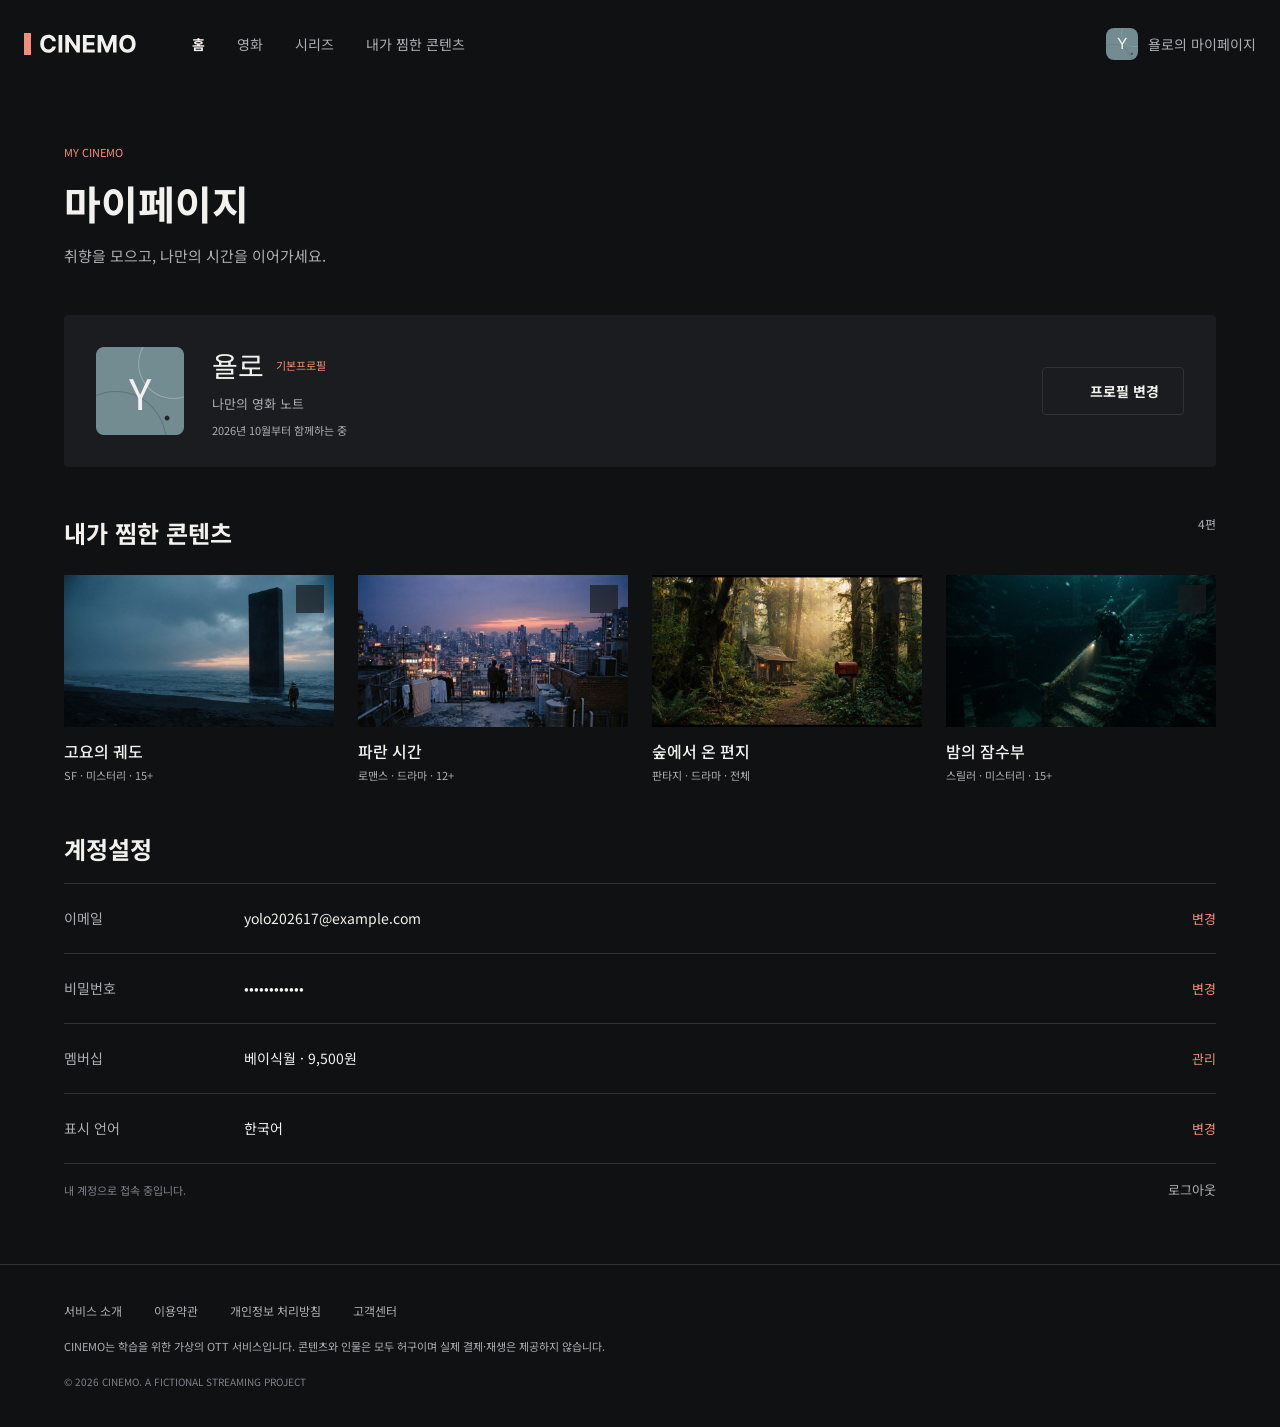
==== mypage.html @ 465af5fa "푸터이너" ====
<!doctype html>
<html lang="ko">
  <head>
    <meta charset="UTF-8" />
    <meta name="viewport" content="width=device-width, initial-scale=1.0" />
    <title>Cinemo - mypage</title>
    <link rel="stylesheet" href="styles/reset.css" />
    <link rel="stylesheet" href="./styles/style.css" />
    <link rel="preconnect" href="https://fonts.googleapis.com" />
    <link rel="preconnect" href="https://fonts.gstatic.com/" crossorigin />
    <link
      href="https://fonts.googleapis.com/css2?family=Noto+Sans+KR:wght@400;500;600;700&display=swap"
      rel="stylesheet"
    />
    <link
      href="https://fonts.googleapis.com/css2?family=Inter:wght@400;500;600;700&display=swap"
      rel="stylesheet"
    />
  </head>
  <body class="body-class">
    <header class="header">
      <div class="header-inner-container">
        <h1>
          <a href="index.html" class="header-logo">
            <svg
              width="112"
              height="22"
              viewBox="0 0 112 22"
              fill="none"
              xmlns="http://www.w3.org/2000/svg"
            >
              <rect width="7" height="22" fill="#F28D77" />
              <path
                d="M31.9176 8.15625H28.1847C28.1165 7.6733 27.9773 7.24432 27.767 6.86932C27.5568 6.48864 27.2869 6.16477 26.9574 5.89773C26.6278 5.63068 26.2472 5.42614 25.8153 5.28409C25.3892 5.14205 24.9261 5.07102 24.4261 5.07102C23.5227 5.07102 22.7358 5.29545 22.0653 5.74432C21.3949 6.1875 20.875 6.83523 20.5057 7.6875C20.1364 8.53409 19.9517 9.5625 19.9517 10.7727C19.9517 12.017 20.1364 13.0625 20.5057 13.9091C20.8807 14.7557 21.4034 15.3949 22.0739 15.8267C22.7443 16.2585 23.5199 16.4744 24.4006 16.4744C24.8949 16.4744 25.3523 16.4091 25.7727 16.2784C26.1989 16.1477 26.5767 15.9574 26.9062 15.7074C27.2358 15.4517 27.5085 15.142 27.7244 14.7784C27.946 14.4148 28.0994 14 28.1847 13.5341L31.9176 13.5511C31.821 14.3523 31.5795 15.125 31.1932 15.8693C30.8125 16.608 30.2983 17.2699 29.6506 17.8551C29.0085 18.4347 28.2415 18.8949 27.3494 19.2358C26.4631 19.571 25.4602 19.7386 24.3409 19.7386C22.7841 19.7386 21.392 19.3864 20.1648 18.6818C18.9432 17.9773 17.9773 16.9574 17.267 15.6222C16.5625 14.2869 16.2102 12.6705 16.2102 10.7727C16.2102 8.86932 16.5682 7.25 17.2841 5.91477C18 4.57955 18.9716 3.5625 20.1989 2.86364C21.4261 2.15909 22.8068 1.80682 24.3409 1.80682C25.3523 1.80682 26.2898 1.94886 27.1534 2.23295C28.0227 2.51705 28.7926 2.93182 29.4631 3.47727C30.1335 4.01704 30.679 4.67898 31.0994 5.46307C31.5256 6.24716 31.7983 7.14489 31.9176 8.15625ZM38.2543 2.04545V19.5H34.5639V2.04545H38.2543ZM55.8899 2.04545V19.5H52.7024L45.1087 8.5142H44.9808V19.5H41.2905V2.04545H44.5291L52.0632 13.0227H52.2166V2.04545H55.8899ZM58.9389 19.5V2.04545H70.7003V5.08807H62.6293V9.24716H70.0952V12.2898H62.6293V16.4574H70.7344V19.5H58.9389ZM73.6342 2.04545H78.1854L82.9922 13.7727H83.1967L88.0035 2.04545H92.5547V19.5H88.9751V8.1392H88.8303L84.3132
19.4148H81.8757L77.3587 8.09659H77.2138V19.5H73.6342V2.04545ZM111.635 10.7727C111.635 12.6761 111.274 14.2955 110.553 15.6307C109.837 16.9659 108.859 17.9858 107.621 18.6903C106.388 19.3892 105.001 19.7386 103.462 19.7386C101.911 19.7386 100.518 19.3864 99.2855 18.6818C98.0526 17.9773 97.0781 16.9574 96.3622 15.6222C95.6463 14.2869 95.2884 12.6705 95.2884 10.7727C95.2884 8.86932 95.6463 7.25 96.3622 5.91477C97.0781 4.57955 98.0526 3.5625 99.2855 2.86364C100.518 2.15909 101.911 1.80682 103.462 1.80682C105.001 1.80682 106.388 2.15909 107.621 2.86364C108.859 3.5625 109.837 4.57955 110.553 5.91477C111.274 7.25 111.635 8.86932 111.635 10.7727ZM107.893 10.7727C107.893 9.53977 107.709 8.5 107.339 7.65341C106.976 6.80682 106.462 6.16477 105.797 5.72727C105.132 5.28977 104.354 5.07102 103.462 5.07102C102.57 5.07102 101.791 5.28977 101.126 5.72727C100.462 6.16477 99.9446 6.80682 99.5753 7.65341C99.2116 8.5 99.0298 9.53977 99.0298 10.7727C99.0298 12.0057 99.2116 13.0455 99.5753 13.892C99.9446 14.7386 100.462 15.3807 101.126 15.8182C101.791 16.2557 102.57 16.4744 103.462 16.4744C104.354 16.4744 105.132 16.2557 105.797 15.8182C106.462 15.3807 106.976 14.7386 107.339 13.892C107.709 13.0455 107.893 12.0057 107.893 10.7727Z"
                fill="#F3F1ED"
              />
            </svg>
          </a>
        </h1>
        <nav class="header-nav">
          <a href="index.html" class="header-nav-link header-nav-link-selected"
            >홈</a
          >
          <a href="index.html#section-1" class="header-nav-link">영화</a>
          <a href="index.html#section-2" class="header-nav-link">시리즈</a>
          <a href="mypage.html#my-content" class="header-nav-link"
            >내가 찜한 콘텐츠</a
          >
        </nav>
        <a href="mypage.html" class="header-profile">
          <span class="header-avatar">
            <img
              src="assets/images/profile-b.webp"
              alt="프로필"
              class="header-avatar-image"
            />
            <span class="header-avatar-letter">Y</span>
          </span>
          <span class="header-profile-name">욜로의 마이페이지</span>
        </a>
      </div>
    </header>

    <section class="mypage-container">
      <div class="mypage-mypage">
        <p class="mypage-my-cinemo">MY CINEMO</p>
        <h2>마이페이지</h2>
        <p class="mypage-mypage-p">취향을 모으고, 나만의 시간을 이어가세요.</p>
      </div>

      <div class="mypage-profile">
        <article class="mypage-profile-image-box">
          <div class="mypage-profile-mukum">
            <div class="mypage-profile-left-menu">
              <div class="mypage-profile-imageY">
                <span class="mypage-profile-image-Y">Y</span>
              </div>
              <div class="maypage-profile-moum">
                <div class="mypage-profile-name-text">
                  <div>
                    <h3 class="mypage-profile-name-yolo">욜로</h3>
                    <p class="mypage-basic-profile">기본프로필</p>
                  </div>
                  <p class="mypage-profile-s-text">나만의 영화 노트</p>
                  <p class="mypage-profile-s-pc">2026년 10월부터 함께하는 중</p>
                </div>
              </div>
            </div>
          </div>
          <div class="mypage-profile-button-mom">
            <p class="mypage-profile-s-mobile">2026. 10 가입</p>
            <a class="mypage-profile-button" href="profile.html">
              <img
                class="mypage-profile-img"
                src="assets/profile-icon.svg"
                alt=""
              />
              <span>프로필 변경</span>
            </a>
          </div>
        </article>
      </div>

      <div class="content-images">
        <div class="mypage-content-header">
          <h3>내가 찜한 콘텐츠</h3>
          <p>4편</p>
        </div>
        <ul class="mypage-content">
          <li>
            <div class="mypage-image-box">
              <a href="assets/images/quiet-orbit.webp">
                <img
                  src="./assets/images/quiet-orbit.webp"
                  alt="해변에 서있는 거대한 석판과 사람"
              /></a>
              <input type="checkbox" id="checkbox-1" />
              <label for="checkbox-1">
                <svg
                  width="28"
                  height="28"
                  viewBox="0 0 28 28"
                  fill="none"
                  xmlns="http://www.w3.org/2000/svg"
                >
                  <rect
                    width="28"
                    height="28"
                    rx="4"
                    fill="#101113"
                    fill-opacity="0.85098"
                  />
                  <path
                    d="M19.3328 10L12.0002 17.3328L8.66721 13.9997"
                    stroke-width="1.7"
                    stroke-linecap="round"
                    stroke="#F28D77"
                  />
                </svg>
              </label>
            </div>
            <h4>고요의 궤도</h4>
            <p>SF · 미스터리 · 15+</p>
          </li>
          <li>
            <div class="mypage-image-box">
              <a href="assets/images/blue-hour.webp">
                <img
                  src="./assets/images/blue-hour.webp"
                  alt="건물 옥상에서 도시를 내려다보는 남녀"
              /></a>
              <input type="checkbox" id="checkbox-2" />
              <label for="checkbox-2">
                <svg
                  width="28"
                  height="28"
                  viewBox="0 0 28 28"
                  fill="none"
                  xmlns="http://www.w3.org/2000/svg"
                >
                  <rect
                    width="28"
                    height="28"
                    rx="4"
                    fill="#101113"
                    fill-opacity="0.85098"
                  />
                  <path
                    d="M19.3328 10L12.0002 17.3328L8.66721 13.9997"
                    stroke-width="1.7"
                    stroke-linecap="round"
                    stroke="#F28D77"
                  />
                </svg>
              </label>
            </div>
            <h4>파란 시간</h4>
            <p>로맨스 · 드라마 · 12+</p>
          </li>
          <li>
            <div class="mypage-image-box">
              <a href="assets/images/forest-letter.webp">
                <img
                  src="./assets/images/forest-letter.webp"
                  alt="숲속에 있는 오래된 집과 우체통"
              /></a>
              <input type="checkbox" id="checkbox-3" />
              <label for="checkbox-3">
                <svg
                  width="28"
                  height="28"
                  viewBox="0 0 28 28"
                  fill="none"
                  xmlns="http://www.w3.org/2000/svg"
                >
                  <rect
                    width="28"
                    height="28"
                    rx="4"
                    fill="#101113"
                    fill-opacity="0.85098"
                  />
                  <path
                    d="M19.3328 10L12.0002 17.3328L8.66721 13.9997"
                    stroke-width="1.7"
                    stroke-linecap="round"
                    stroke="#F28D77"
                  />
                </svg>
              </label>
            </div>
            <h4>숲에서 온 편지</h4>
            <p>판타지 · 드라마 · 전체</p>
          </li>
          <li>
            <div class="mypage-image-box">
              <a href="assets/images/night-diver.webp">
                <img
                  src="./assets/images/night-diver.webp"
                  alt="바닷속에 계단을 내려가는 잠수부"
              /></a>
              <input type="checkbox" id="checkbox-4" />
              <label for="checkbox-4">
                <svg
                  width="28"
                  height="28"
                  viewBox="0 0 28 28"
                  fill="none"
                  xmlns="http://www.w3.org/2000/svg"
                >
                  <rect
                    width="28"
                    height="28"
                    rx="4"
                    fill="#101113"
                    fill-opacity="0.85098"
                  />
                  <path
                    d="M19.3328 10L12.0002 17.3328L8.66721 13.9997"
                    stroke-width="1.7"
                    stroke-linecap="round"
                    stroke="#F28D77"
                  />
                </svg>
              </label>
            </div>
            <h4>밤의 잠수부</h4>
            <p>스릴러 · 미스터리 · 15+</p>
          </li>
        </ul>
      </div>
      <div class="mypage-account-settings">
        <h3>계정설정</h3>
        <div class="mypage-content-list">
          <div class="mypage-content-text-e">
            <div class="mypage-content-text-moum">
              <p class="mypage-content-text">이메일</p>
              <p class="mypage-content-input">yolo202617@example.com</p>
            </div>
            <button class="mypage-content-button">변경</button>
          </div>
          <div class="mypage-content-text-p">
            <div class="mypage-content-text-moum">
              <p class="mypage-content-text">비밀번호</p>
              <p class="mypage-content-input">••••••••••••</p>
            </div>
            <button class="mypage-content-button">변경</button>
          </div>

          <div class="mypage-content-text-m">
            <div class="mypage-content-text-moum">
              <p class="mypage-content-text">멤버십</p>
              <p class="mypage-content-input">베이식월 · 9,500원</p>
            </div>
            <button class="mypage-content-button">관리</button>
          </div>

          <div class="mypage-content-text-l">
            <div class="mypage-content-text-moum">
              <p class="mypage-content-text">표시 언어</p>
              <p class="mypage-content-input">한국어</p>
            </div>

            <button class="mypage-content-button">변경</button>
          </div>
        </div>
        <div class="mypage-logout">
          <p class="mypage-content-logout-p">내 계정으로 접속 중입니다.</p>
          <a href="profile.html" class="mypage-content-logout-link"> </a>
          <button class="mypage-content-logout-button">로그아웃</button>
        </div>
      </div>
    </section>

    <footer class="footer">
      <div class="footer-inner">
        <nav class="footer-nav">
          <a href="#" class="footer-link">서비스 소개</a>
          <a href="#" class="footer-link">이용약관</a>
          <a href="#" class="footer-link">개인정보 처리방침</a>
          <a href="#" class="footer-link">고객센터</a>
        </nav>
        <p class="footer-notice">
          <span class="footer-notice-line"
            >CINEMO는 학습을 위한 가상의 OTT 서비스입니다.</span>
          <span class="footer-notice-line"
            >콘텐츠와 인물은 모두 허구이며 실제 결제·재생은 제공하지 않습니다.</span>
        </p>
        <p class="footer-copyright">
          © 2026 CINEMO. A FICTIONAL STREAMING PROJECT
        </p>
      </div>
    </footer>
  </body>
</html>
---- styles/style.css ----
/*기본세팅*/
:root {
  --background: #101113;
  --surface: #1a1c1f;
  --text: #f3f1ed;
  --secondary: #acaeb3;
  --warm-coral: #f28d77;
  --border: #303237;
  --main-button-text: #241512;
  --sub-button-text: #232529;
  --profile-background: #1a1c1f;
}
body {
  background-color: var(--background);
  margin: 0;
}

h1,
h2,
h3,
h4,
h5,
h6 {
  color: var(--text);
}
p {
  color: var(--secondary);
}
span {
  color: var(--secondary);
}
a {
  color: var(--secondary);
}
li {
  color: var(--secondary);
}
/*기본세팅*/

/*공통 헤더 */
.header {
  background-color: #101113;
}

.header-inner-container {
  margin: auto;
  padding: 0px 24px;
  max-width: 1440px;
  width: 100%;
  height: 88px;
  display: flex;
  align-items: center;
  gap: 56px;
}

.header-logo {
  display: flex;
  align-items: center;
}

.header-logo-image {
  width: 113px;
  height: 29px;
}

.header-nav {
  display: flex;
  flex: 1;
  gap: 32px;
}

.header-nav-link {
  color: #acaeb3;
  font-size: 14px;
  font-weight: 400;
  line-height: 1;
  text-decoration: none;
}

.header-nav-link-selected {
  color: #f3f1ed;
  font-weight: 700;
}

.header-profile {
  display: flex;
  align-items: center;
  gap: 10px;
  color: #f3f1ed;
  font-size: 14px;
  line-height: 1;
  text-decoration: none;
}

.header-avatar {
  position: relative;
  display: flex;
  align-items: center;
  justify-content: center;
  width: 32px;
  height: 32px;
}

.header-avatar-image {
  position: absolute;
  top: 0;
  left: 0;
  width: 100%;
  height: 100%;
  border-radius: 8px;
  object-fit: cover;
  z-index: 0;
}

.header-avatar-image {
  position: absolute;
  top: 0;
  left: 0;
  width: 100%;
  height: 100%;
  border-radius: 8px;
  object-fit: cover;
  z-index: 0;
}

.header-avatar-letter {
  position: relative;
  z-index: 1;
  color: var(--text);
  font-family: "inter", sans-serif;
  font-size: 15.36px;
  font-weight: 400;
  line-height: 1;
}

@media (max-width: 767px) {
  .header-inner-container {
    flex-wrap: wrap;
    gap: 0;
    height: auto;
    padding: 0 16px;
  }

  .header-logo {
    height: 72px;
  }

  .header-logo-image {
    width: 93px;
    height: 23px;
  }

  .header-profile {
    height: 72px;
    margin-left: auto;
  }

  .header-profile-name {
    display: none;
  }

  .header-nav {
    order: 1;
    flex: 0 0 100%;
    align-items: center;
    gap: 24px;
    height: 48px;
    border-bottom: 1px solid #303237;
  }

  .header-nav-link {
    font-size: 13px;
  }
  .header-nav {
    overflow-x: auto;
    padding-right: 0px;
  }
}

/*공통 헤더 끝*/

.footer {
  border-top: 1px solid #303237;
}
.footer-inner {
  display: flex;
  flex-direction: column;
  gap: 20px;
  padding: 40px 64px;
  max-width: 1440px;
  margin: 0 auto;
  box-sizing: border-box;
}
.footer-nav {
  display: flex;
  gap: 32px;
}
.footer-link {
  color: #acaeb3;
  font-size: 12px;
  line-height: 1;
  text-decoration: none;
  white-space: nowrap;
}
.footer-notice {
  margin: 0;
  color: #7e8289;
  font-size: 11px;
  line-height: 1.8;
}
.footer-copyright {
  margin: 0;
  color: #7e8289;
  font-size: 10px;
  line-height: 1;
  white-space: nowrap;
}
@media (max-width: 767px) {
  .footer-nav {
    gap: 20px;
  }
  .footer-notice-line {
    display: block;
  }
  .footer-inner {
    padding: 32px 24px;
  }
}
@media (max-width: 359px) {
  .footer-inner {
    padding: 32px 16px;
  }
  .footer-nav {
    gap: 16px;
  }
  .footer-notice {
    font-size: 10px;
  }
}

/*메인 인덱스 시작*/

/*메인 인덱스 섹션1 시작*/

.main-visual {
  position: relative;
  width: 100%;
  height: 590px;
}
.mv-poster {
  width: 100%;
  height: 100%;
  object-fit: cover;
  position: absolute;
  z-index: -1;
}
.main-section1 ul {
  list-style: none;
  margin: 0;
  padding: 0;
}
.mv-left-gradation {
  width: 100%;
  height: 100%;
  object-fit: cover;
  position: absolute;
  z-index: -1;
}
.mv-bottom-gradation {
  width: 100%;
  height: 25%;
  object-fit: cover;
  position: absolute;
  z-index: -1;
  bottom: 0;
}
.main-visual-info {
  margin: 0 auto;
  max-width: 1440px;
  width: 100%;
  height: 100%;
  gap: 56px;
  display: flex;
  flex-direction: column;
  padding: 104px 24px 72px 24px;
}

.mv-up {
  width: 540px;
  gap: 24px;
}
.mv-down {
  align-self: flex-end;
}
.mv-header {
  display: flex;
  align-items: center;
  gap: 12px;
}
.mv-header-badge::before {
  content: "";
  width: 24px;
  height: 2px;
  background-color: var(--warm-coral);
  display: inline-block;
  margin-bottom: 4px;
  margin-right: 12px;
}
.mv-details > ul {
  display: flex;
  flex-direction: row;
  gap: 12px;
  margin-top: 24px;
}
.mv-buttons {
  display: flex;
  flex-direction: row;
  gap: 12px;
}
.mv-button-left {
  background-color: var(--warm-coral);
  width: 151px;
  height: 48px;
  border: none;
  border-radius: 4px;
  display: flex;
  justify-content: center;
  align-items: center;
  gap: 8px;
  display: inline-flex;
  align-items: center;
  text-decoration: none;
}
.mv-button-right {
  background-color: var(--sub-button-text);
  width: 109px;
  height: 48px;
  border: none;
  border-radius: 4px;
  display: flex;
  justify-content: center;
  align-items: center;
  gap: 8px;
  display: inline-flex;
  align-items: center;
  text-decoration: none;
}
.mv-button-right img {
  padding-top: 3px;
}
.mv-buttons button {
  cursor: pointer;
}
.mv-button-left:hover {
  background-color: #f7a18e;
}
.mv-button-left:active {
  background-color: #de765f;
}
.mv-button-right:hover {
  background-color: #35383d;
}
.mv-button-right:active {
  background-color: #17191c;
}

.mv-down {
  display: flex;
  flex-direction: column;
  gap: 8px;
  align-items: end;
}

.mv-header-badge {
  font-size: 12px;
  font-weight: 500;
  color: var(--warm-coral);
}
.mv-header-volume {
  font-size: 10px;
  font-weight: 400;
}
.mv-title-text {
  font-size: 64px;
  font-weight: 700;
}
.mv-title-subtitle {
  font-size: 11px;
  font-weight: 400;
}
.mv-details li {
  font-size: 12px;
  font-weight: 400;
}
.mv-description {
  font-size: 16px;
  font-weight: 400;
  line-height: 185%;
  color: var(--text);
}
.mv-button-left span {
  font-size: 14px;
  font-weight: 700;
  color: var(--main-button-text);
}
.mv-button-right span {
  font-size: 14px;
  font-weight: 700;
  color: var(--text);
}

.mv-down p {
  font-size: 10px;
  font-weight: 400;
  margin: 0;
  color: var(--text);
}

@media (max-width: 767px) {
  .main-visual {
    position: relative;
    width: 100%;
    height: 573px;
    overflow: hidden;
    margin: auto;
    object-position: center;
  }
  .mv-poster {
    width: 100%;
    height: 390px;
    object-position: 70%center;
  }
  .mv-up {
    width: 342px;
    gap: 20px;
  }
  .mv-left-gradation {
    display: none;
  }
  .mv-bottom-gradation {
    height: 50%;
    margin-bottom: 183px;
  }
  .main-visual-info {
    margin-top: 185px;
    padding-left: 24px;
  }
  .mv-down {
    display: none;
  }
  .mv-title-text {
    font-size: 40px;
  }
  .mv-description {
    font-size: 14px;
  }
}
.main-content-view {
  cursor: pointer;
}
/*메인 인덱스 섹션1 끝*/

/*메인 인덱스 섹션2 시작*/
.main-section2 {
  margin: 0 auto;
  padding: 16px 64px 64px;
  width: 100%;
  max-width: 1440px;
  display: flex;
  flex-direction: column;
  box-sizing: border-box;
  gap: 48px;
}

main .main-section2 img {
  width: 100%;
  height: 174px;
  object-fit: cover;
  border-radius: 4px;
}
.main-section2 ul {
  display: flex;
  flex-direction: row;
  gap: 24px;
  list-style: none;
  overflow-x: auto;
  width: 100%;
  overflow-x: auto;
  overflow-y: hidden;
  box-sizing: border-box;
}
.main-section2 li {
  flex: 0 0 310px;
}
.main-section2 ul::-webkit-scrollbar {
  height: 5px;
}
.main-section2 ul::-webkit-scrollbar-track {
  background-color: var(--sub-button-text);
}
.main-section2 ul::-webkit-scrollbar-thumb {
  background-color: #7e8289;
}
.main-section2 ul::-webkit-scrollbar-thumb:hover {
  background-color: #a5adb7;
}
.today-new-world,
.deep-night {
  width: 100%;
  margin: auto;
  min-width: 0;
  display: flex;
  flex-direction: column;
  box-sizing: border-box;
  gap: 20px;
}
.tnw-header,
.dn-header {
  max-width: 1440px;
  display: flex;
  flex-direction: column;
  box-sizing: border-box;
}
.tnw-header-up,
.dn-header-up {
  display: flex;
  flex-direction: row;
  justify-content: space-between;
  align-items: center;
  box-sizing: border-box;
}

.main-content-view {
  width: 100%;
  display: flex;
  flex-direction: column;
  box-sizing: border-box;
  gap: 12px;
}

.today-new-world h3,
.deep-night h3 {
  font-size: 24px;
  font-weight: 700;
}
.today-new-world h4,
.deep-night h4 {
  font-size: 16px;
  font-weight: 500;
}
.tnw-content p,
.dn-content p {
  font-size: 11px;
  font-weight: 400;
}
.tnw-header p,
.dn-header p {
  font-size: 12px;
  font-weight: 400;
}

@media (max-width: 1023px) {
  .main-section2 ul::-webkit-scrollbar {
    height: 4px;
    .main-section2 ul {
      overflow-x: auto;
    }
  }
}
@media (max-width: 767px) {
  .main-section2 {
    padding: 8px 24px 40px;
  }
  .tnw-header-up-text,
  .dn-header-up-text {
    display: none;
  }
  .today-new-world h3,
  .deep-night h3 {
    font-size: 20px;
  }
  .main-section2 ul::-webkit-scrollbar {
    height: 3px;
  }
}

/*메인 인덱스 섹션2 끝*/

/*마이페이지 시작*/

@media (max-width: 767px) {
  .mypage-mypage .mypage-profile {
    margin-left: auto 24px auto 24px;
  }
}

/*마이페이지 헤더 시작*/
.header-profile-name-mypage {
  color: #f28d77;
}
@media (max-width: 767px) {
  .header-profile-name-mypage {
    display: none;
  }
}
/*마이페이지 헤더 끝*/

/*마이페이지 섹션 시작*/
.mypage-container {
  max-width: 1440px;
  margin: auto;
  padding: 56px 64px 64px;
  gap: 48px;
}
.mypage-mypage {
  align-content: center;
  gap: 12px;
  margin-bottom: 48px;
}
.mypage-my-cinemo {
  font-size: 11px;
  color: var(--warm-coral);
}
.mypage-mypage h2 {
  margin: 0;
  padding-bottom: 12px;
  padding-top: 12px;
}
.mypage-mypage h2 {
  font-size: 40px;
  font-weight: 700;
}
.mypage-mypage-p {
  font-size: 15px;
  color: var(--secondary);
}
.mypage-mypage h1 {
  font-size: 40px;
}

/*마이페이지 마이프로필*/

.mypage-profile {
  display: flex;
  background-color: var(--profile-background);
  border-radius: 4px;
  padding: 32px;
  box-sizing: border-box;
  height: 152px;
}
.mypage-profile-image-box {
  display: flex;
  flex-direction: row;
  align-items: center;
  gap: 24px;
  justify-content: space-between;
  width: 100%;
}
.mypage-profile-imageY {
  display: flex;
  justify-content: center;
  align-items: center;
  width: 88px;
  height: 88px;
  font-size: 42px;
  background: url("../assets/images/profile-b.webp") center / contain no-repeat;
  flex-shrink: 0;
}
.mypage-profile-image-Y {
  color: var(--text);
}
.maypage-profile-moum {
  display: flex;
  flex-direction: row;
}
.mypage-profile-name-yolo {
  display: flex;
  align-items: center;
  gap: 8px;
  margin: 0px;
}
.mypage-profile-left-menu {
  display: flex;
  flex-direction: row;
  align-items: center;
  gap: 28px;
}
.mypage-profile-name-text {
  display: flex;
  flex-direction: column;
  margin: 0;
  gap: 8px;
}
.mypage-profile-name-text div {
  display: flex;
  flex-direction: row;
  gap: 12px;
  align-items: center;
}
.mypage-basic-profile {
  font-size: 11px;
  color: var(--warm-coral);
}
.mypage-profile-button-mom {
  display: flex;
  align-items: center;
}
.mypage-profile-button {
  display: flex;
  align-items: center;
  border: 1px solid var(--border);
  height: 48px;
  padding: 0 24px;
  border-radius: 4px;
  text-decoration: none;
  gap: 8px;
}
.mypage-profile-button:hover {
  background-color: #2b2e33;
}
.mypage-profile-button:active {
  background-color: #101113;
}
.mypage-profile-img {
  width: 15px;
  height: 13.5px;
}
.mypage-profile-name-yolo {
  font-size: 28px;
  margin: 0;
}
.mypage-basic-profile {
  font-size: 11px;
  font-weight: 400;
  margin: 0;
}
.mypage-profile-button span {
  font-size: 14px;
  font-weight: 700;
  color: var(--text);
}
.mypage-profile-s-text {
  font-size: 13px;
  font-weight: 400;
  margin: 0;
}
.mypage-profile-s-pc {
  margin: 0px;
  font-size: 11px;
}
.mypage-profile-s-mobile {
  display: none;
}
@media (max-width: 767px) {
  .mypage-profile-button {
    display: flex;
    background-color: var(--profile-background);
    color: var(--text);
    border: 1px solid var(--border);
    border-radius: 4px;
    font-size: 13px;
    gap: 9.5px;
    padding: 15.5px 22px;
  }
  .mypage-profile-img {
    display: none;
  }
  .mypage-mypage {
    align-content: center;
    gap: 12px;
  }
  .mypage-profile {
    display: flex;
    background-color: var(--profile-background);
    margin: 48px 0;
    width: 100%;
    height: 176px;
  }
  .mypage-mypage h1 {
    font-size: 30px;
  }
  .mypage-container {
    padding: 36px 24px 40px 24px;
  }
  .maypage-profile-moum {
    flex-direction: column;
  }
  .mypage-profile-s-text-2 {
    display: none;
  }
  .mypage-profile-s-pc {
    display: none;
  }
  .mypage-profile-s-mobile {
    display: block;
    font-size: 11px;
  }
}
@media (max-width: 767px) {
  .mypage-profile {
    padding: 24px;
  }
  .mypage-profile-image-box {
    flex-direction: column;
    align-items: flex-start;
  }
  .mypage-profile-button {
    display: flex;
    align-items: center;
    border: 1px solid var(--border);
    height: 16px;
    padding: 12px 16px;
    border-radius: 4px;
    text-decoration: none;
    gap: 8px;
  }
  .mypage-profile-button-mom {
    display: flex;
    justify-content: space-between;
    width: 100%;
  }
  .mypage-profile-imageY {
    width: 64px;
    height: 64px;
  }
  .mypage-profile-s-mobile {
    margin: 0;
  }
  .mypage-profile {
    height: 176px;
  }
  .mypage-profile-imageY {
    font-size: 30.72px;
  }
  .mypage-profile-name-yolo {
    font-size: 22px;
  }
}

/* 컨텐츠 */

.content-images {
  margin-top: 48px;
}
.mypage-content-header {
  display: flex;
  flex-direction: row;
  justify-content: space-between;
}
.mypage-content {
  display: grid;
  align-items: center;
  grid-template-columns: repeat(4, minmax(0, 1fr));
  gap: 24px;
  width: auto;
  height: auto;
  object-fit: cover;
  list-style: none;
}
.mypage-content div img {
  max-width: 100%;
  padding: 0px;
}
.mypage-content-header h3 {
  font-size: 24px;
  font-weight: 700;
  margin-bottom: 24px;
}
.mypage-content-header p {
  font-size: 12px;
  font-weight: 400;
  margin: 0;
}
.mypage-image-box {
  position: relative;
  padding-bottom: 12px;
}

input[type="checkbox"] {
  margin: 0;
  width: 28px;
  height: 28px;
  opacity: 1;
  cursor: pointer;
  position: absolute;
  top: 10px;
  right: 10px;
  appearance: none;

  border: 0.3px solid #1a1c1f;
  background-color: #1a1c1f;
  opacity: 0.7;
}
input + label {
  display: none;
  justify-content: center;
  align-items: center;
  width: 28px;
  height: 28px;
  position: absolute;
  top: 10px;
  right: 10px;
  cursor: pointer;
}
input[type="checkbox"]:checked + label {
  display: flex;
}
.mypage-content h4 {
  font-size: 16px;
  font-weight: 500;
  margin: 0;
  padding-bottom: 4px;
}
.mypage-content p {
  font-size: 11px;
  font-weight: 400;
  margin: 0;
}
@media (max-width: 767px) {
  .mypage-content {
    grid-template-columns: repeat(2, minmax(0, 1fr));
    margin: 24px 0 36px;
    gap: 16px;
  }
  .mypage-content h3 {
    font-size: 14px;
  }
  .mypage-content-header h3 {
    font-size: 20px;
    margin: 0;
  }
}

/* 계정 설정 */

.mypage-account-settings {
  margin-top: 48px;
  display: flex;
  flex-direction: column;
  gap: 16px;
}
.mypage-content-text-moum {
  display: flex;
  flex-direction: row;
}
.mypage-content-list > div {
  padding: 24px 0;
}
.mypage-content-text-e {
  display: flex;
  align-items: center;
  border-top: 1px solid var(--border);
  border-bottom: 1px solid var(--border);
  justify-content: space-between;
}
.mypage-content-text-p {
  display: flex;
  align-items: center;
  border-bottom: 1px solid var(--border);
  justify-content: space-between;
}
.mypage-content-text-m {
  display: flex;
  align-items: center;
  border-bottom: 1px solid var(--border);
  justify-content: space-between;
}
.mypage-content-text-l {
  display: flex;
  align-items: center;
  border-bottom: 1px solid var(--border);
  justify-content: space-between;
}
.mypage-content-text {
  display: flex;
  width: 180px;
}
.mypage-content-button {
  display: flex;
  margin-left: auto;
  background-color: var(--background);
  border: none;
  color: var(--warm-coral);
  flex-shrink: 0;
}
.mypage-logout {
  display: flex;
  flex-direction: row;
  align-items: center;
}
.mypage-content-logout-p {
  margin: 0;
}
.mypage-content-logout-link {
  margin-left: auto;
  text-decoration: none;
}
.mypage-content-logout-button {
  color: var(--secondary);
  background-color: var(--background);
  border: none;
}
.mypage-profile-button:hover {
  cursor: pointer;
}
.mypage-content li:hover {
  cursor: pointer;
}
.mypage-content-button {
  cursor: pointer;
}
.mypage-content-logout-button {
  cursor: pointer;
}
.mypage-account-settings h3 {
  font-size: 24px;
  font-weight: 700;
  margin: 0;
}
.mypage-content-text {
  font-size: 14px;
  font-weight: 400;
  margin: 0;
}
.mypage-content-input {
  font-size: 14px;
  font-weight: 400;
  margin: 0;
  color: var(--text);
}
.mypage-content-button {
  font-size: 13px;
  font-weight: 400;
  margin: 0;
}
.mypage-content-logout-p {
  font-size: 11px;
  font-weight: 400;
  margin: 0;
  color: #7e8289;
}
.mypage-content-logout-button {
  font-size: 13px;
  font-weight: 400;
  margin: 0;
}
@media (max-width: 767px) {
  .mypage-content-text-moum {
    display: flex;
    flex-direction: column;
    gap: 6px;
    height: auto;
  }
  .mypage-content-text {
    margin: 0;
  }
  .mypage-content-input {
    margin: 0;
  }
  .mypage-account-settings h3 {
    font-size: 20px;
  }
  .mypage-account-settings {
    margin-top: 36px;
  }
}

/*프로필 섹션 시작*/

.profile-selection {
  gap: 56px;
  padding-top: 116px;
  padding-bottom: 120px;
}
.profile-introduction {
  gap: 16px;
}
.profile-eyebrow {
  display: flex;
  justify-content: center;
  font-size: 10px;
  color: var(--warm-coral);
}

.profile-title {
  display: flex;
  justify-content: center;
  font-size: 40px;
  color: var(--text);
}

.profile-description {
  display: flex;
  justify-content: center;
  font-size: 15px;
  color: var(--secondary);
}

.profile-options {
  display: flex;
  flex-direction: row;
  justify-content: center;
  gap: 40px;
  margin-top: 56px;
  margin-bottom: 56px;
}

.profile-card {
  display: flex;
  flex-direction: column;
  width: 152px;
  gap: 16px;
  text-decoration: none;
}
.profile-image {
  display: flex;
  justify-content: center;
  align-items: center;
  flex-shrink: 0;
  width: 152px;
  height: 152px;
  border-radius: 8px;
  background-size: cover;
  background-position: center;
  color: #f3f1ed;
  font-family: "Inter", sans-serif;
  font-size: 72.96px;
  font-weight: 400;
  line-height: 1;
}

.profile-image-y {
  background-color: #718c91;
  background-image: url("../assets/images/profile-b.webp");
}
.profile-image-j {
  background-color: #c0a57e;
  background-image: url("../assets/images/profile-y.webp");
}
.profile-image-m {
  background-color: #9593ad;
  background-image: url("../assets/images/Profile-p.webp");
}
.profile-image-g {
  background-color: #7b8c75;
  background-image: url("../assets/images/profile-g.webp");
}

.profile-info {
  display: flex;
  flex-direction: column;
  align-items: center;
  gap: 6px;
}
.profile-name {
  margin: 0;
  font-size: 18px;
  line-height: 1.2;
  color: var(--text);
  text-align: center;
}

.profile-bio {
  margin: 0;
  font-size: 11px;
  line-height: 1.2;
  color: var(--secondary);
  text-align: center;
}
.button-mom {
  display: flex;
  justify-content: center;
  align-items: center;
}
.button-mom a {
  text-decoration: none;
}
.profile-manage-button {
  background-color: var(--background);
  width: 138px;
  height: 48px;
  display: flex;
  justify-content: center;
  align-items: center;
  border: 1px solid var(--border);
  border-radius: 4px;
  cursor: pointer;
  text-decoration: none;
  gap: 8px;
}
.profile-manage-button:hover {
  background-color: #202226;
}
.profile-manage-button:active {
  background-color: #08090a;
}
.profile-label {
  font-size: 14px;
  color: var(--text);
}
/*프로필 섹션 끝*/

/*프로필 푸터 시작*/
.profile-footer {
  display: flex;
  justify-content: center;
  font-size: 12px;
  color: var(--secondary);
}

/*프로필 푸터 끝*/

/*프로필 끝*/
@media (max-width: 767px) {
  .profile-selection {
    padding: 56px 24px;
  }
  .profile-title {
    font-size: 28px;
  }
  .profile-info p {
    display: none;
  }
  .profile-description {
    font-size: 13px;
    margin-top: 0;
    margin-bottom: 40px;
  }
  .profile-manage-button {
    margin-top: 40px;
  }
  .profile-footer {
    display: flex;
    height: 111px;
  }
  .profile-options {
    display: grid;
    grid-template-columns: 1fr 1fr;
    column-gap: 32px;
    justify-items: center;
    align-items: center;
    margin: auto;
    width: 60%;
  }
}
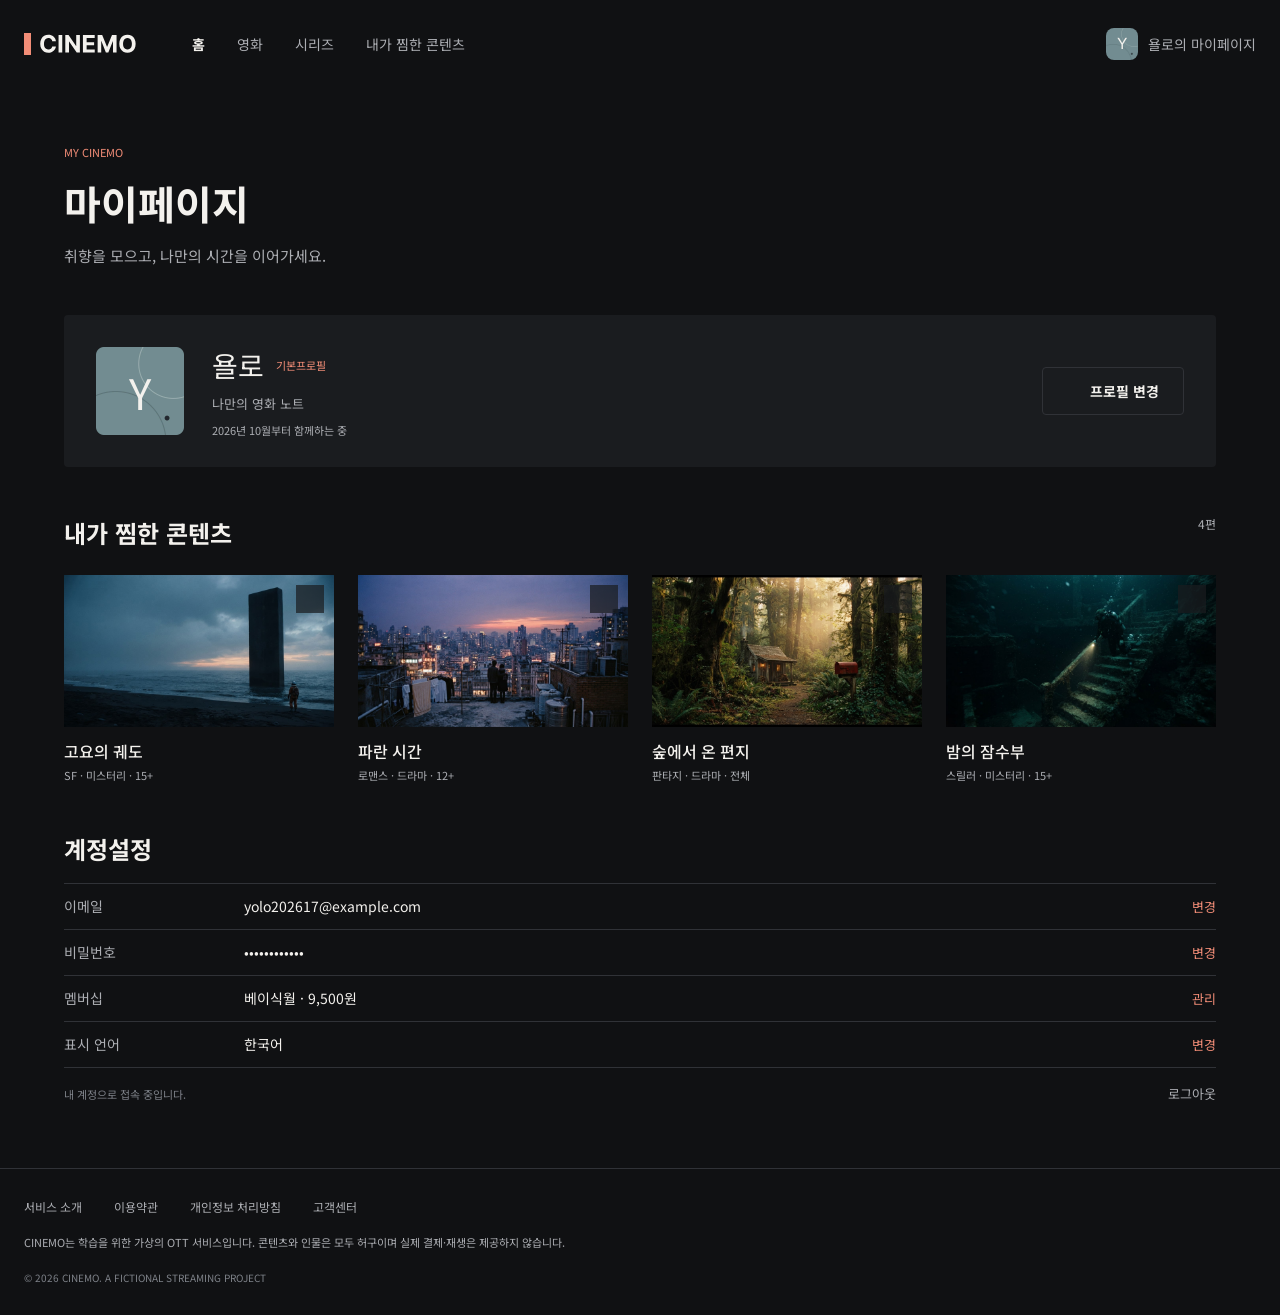
==== commit bfe7a2ff: "mypage" ====
--- a/mypage.html
+++ b/mypage.html
@@ -294,23 +294,24 @@
     </section>
 
     <footer class="footer">
-      <div class="footer-inner">
-        <nav class="footer-nav">
-          <a href="#" class="footer-link">서비스 소개</a>
-          <a href="#" class="footer-link">이용약관</a>
-          <a href="#" class="footer-link">개인정보 처리방침</a>
-          <a href="#" class="footer-link">고객센터</a>
-        </nav>
-        <p class="footer-notice">
-          <span class="footer-notice-line"
-            >CINEMO는 학습을 위한 가상의 OTT 서비스입니다.</span>
-          <span class="footer-notice-line"
-            >콘텐츠와 인물은 모두 허구이며 실제 결제·재생은 제공하지 않습니다.</span>
-        </p>
-        <p class="footer-copyright">
-          © 2026 CINEMO. A FICTIONAL STREAMING PROJECT
-        </p>
-      </div>
+      <nav class="footer-nav">
+        <a href="#" class="footer-link">서비스 소개</a>
+        <a href="#" class="footer-link">이용약관</a>
+        <a href="#" class="footer-link">개인정보 처리방침</a>
+        <a href="#" class="footer-link">고객센터</a>
+      </nav>
+      <p class="footer-notice">
+        <span class="footer-notice-line"
+          >CINEMO는 학습을 위한 가상의 OTT 서비스입니다.</span
+        >
+        <span class="footer-notice-line"
+          >콘텐츠와 인물은 모두 허구이며 실제 결제·재생은 제공하지
+          않습니다.</span
+        >
+      </p>
+      <p class="footer-copyright">
+        © 2026 CINEMO. A FICTIONAL STREAMING PROJECT
+      </p>
     </footer>
   </body>
 </html>
--- a/styles/style.css
+++ b/styles/style.css
@@ -181,6 +181,7 @@
 
 .footer {
   border-top: 1px solid #303237;
+  padding: 32px 24px;
 }
 .footer-inner {
   display: flex;
@@ -194,6 +195,7 @@
 .footer-nav {
   display: flex;
   gap: 32px;
+  padding-bottom: 20px;
 }
 .footer-link {
   color: #acaeb3;
@@ -207,6 +209,7 @@
   color: #7e8289;
   font-size: 11px;
   line-height: 1.8;
+  padding-bottom: 20px;
 }
 .footer-copyright {
   margin: 0;
@@ -808,7 +811,6 @@
     display: flex;
     align-items: center;
     border: 1px solid var(--border);
-    height: 16px;
     padding: 12px 16px;
     border-radius: 4px;
     text-decoration: none;
@@ -944,7 +946,7 @@
   flex-direction: row;
 }
 .mypage-content-list > div {
-  padding: 24px 0;
+  padding: 12px 0;
 }
 .mypage-content-text-e {
   display: flex;
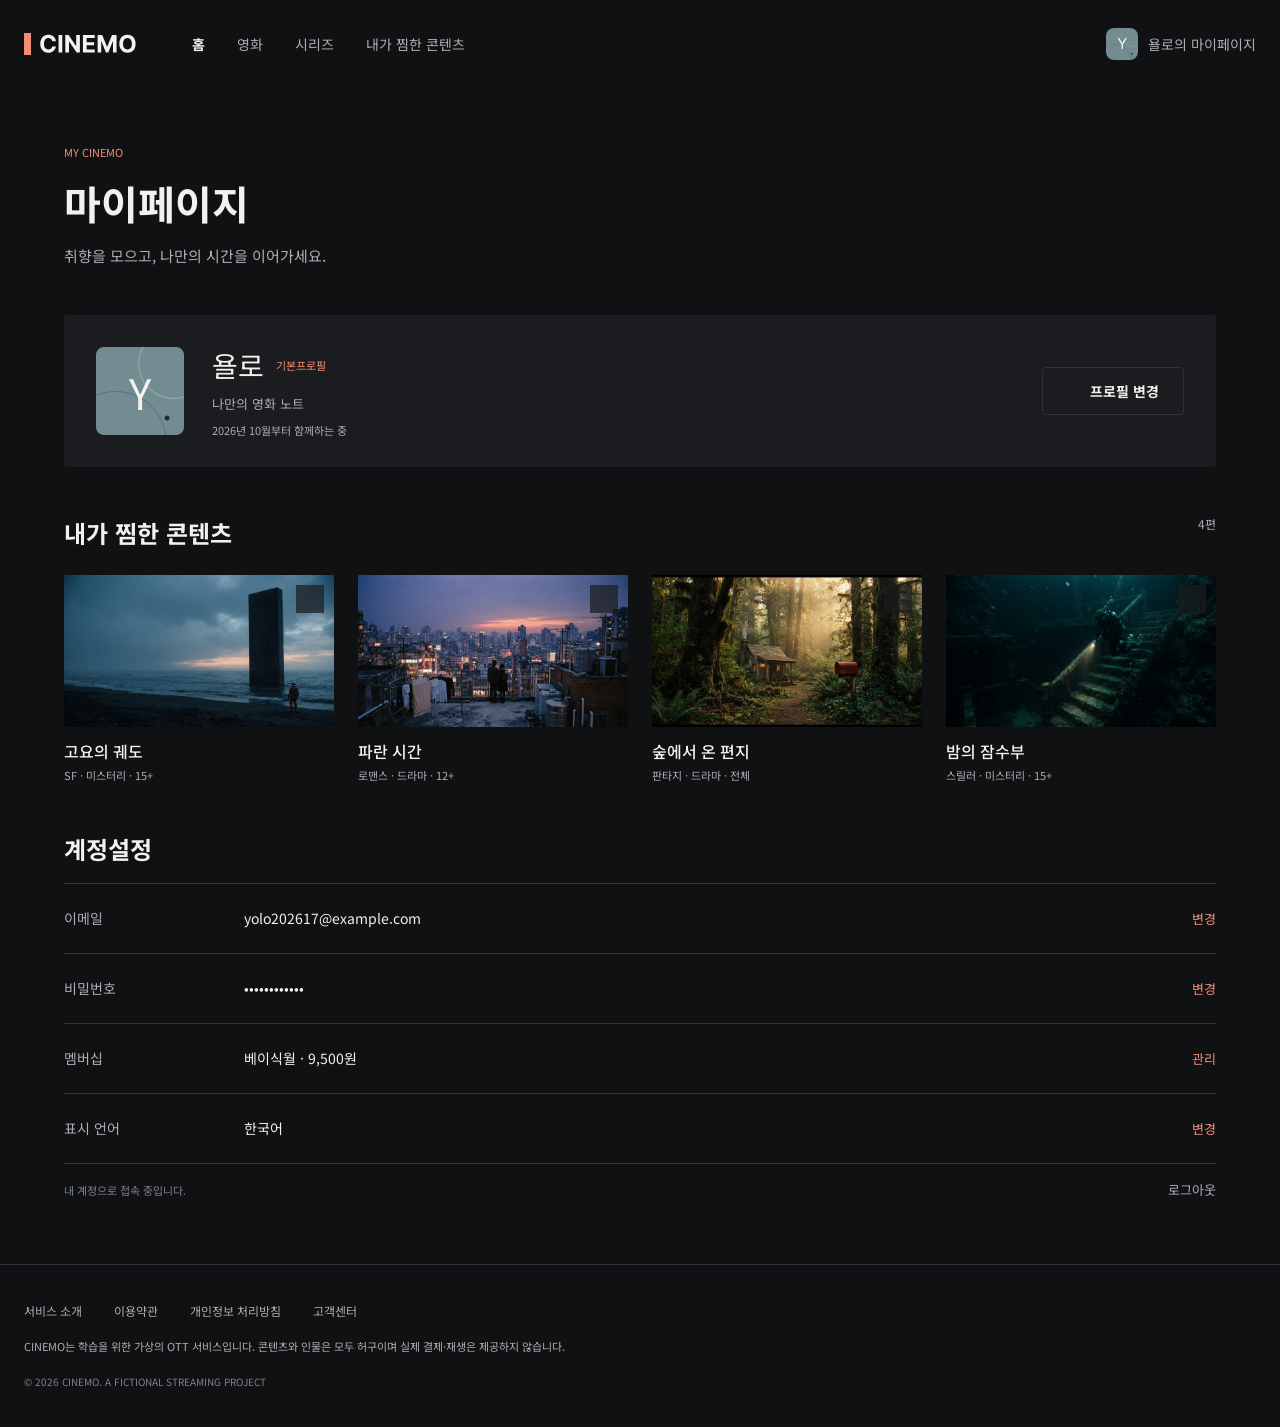
==== commit 2b26b839: "마이페이지 푸터수정" ====
--- a/mypage.html
+++ b/mypage.html
@@ -294,24 +294,23 @@
     </section>
 
     <footer class="footer">
-      <nav class="footer-nav">
-        <a href="#" class="footer-link">서비스 소개</a>
-        <a href="#" class="footer-link">이용약관</a>
-        <a href="#" class="footer-link">개인정보 처리방침</a>
-        <a href="#" class="footer-link">고객센터</a>
-      </nav>
-      <p class="footer-notice">
-        <span class="footer-notice-line"
-          >CINEMO는 학습을 위한 가상의 OTT 서비스입니다.</span
-        >
-        <span class="footer-notice-line"
-          >콘텐츠와 인물은 모두 허구이며 실제 결제·재생은 제공하지
-          않습니다.</span
-        >
-      </p>
-      <p class="footer-copyright">
-        © 2026 CINEMO. A FICTIONAL STREAMING PROJECT
-      </p>
+      <div class="footer-inner">
+        <nav class="footer-nav">
+          <a href="#" class="footer-link">서비스 소개</a>
+          <a href="#" class="footer-link">이용약관</a>
+          <a href="#" class="footer-link">개인정보 처리방침</a>
+          <a href="#" class="footer-link">고객센터</a>
+        </nav>
+        <p class="footer-notice">
+          <span class="footer-notice-line"
+            >CINEMO는 학습을 위한 가상의 OTT 서비스입니다.</span>
+          <span class="footer-notice-line"
+            >콘텐츠와 인물은 모두 허구이며 실제 결제·재생은 제공하지 않습니다.</span>
+        </p>
+        <p class="footer-copyright">
+          © 2026 CINEMO. A FICTIONAL STREAMING PROJECT
+        </p>
+      </div>
     </footer>
   </body>
 </html>
--- a/styles/style.css
+++ b/styles/style.css
@@ -181,13 +181,12 @@
 
 .footer {
   border-top: 1px solid #303237;
-  padding: 32px 24px;
 }
 .footer-inner {
   display: flex;
   flex-direction: column;
   gap: 20px;
-  padding: 40px 64px;
+  padding: 40px 24px;
   max-width: 1440px;
   margin: 0 auto;
   box-sizing: border-box;
@@ -195,7 +194,6 @@
 .footer-nav {
   display: flex;
   gap: 32px;
-  padding-bottom: 20px;
 }
 .footer-link {
   color: #acaeb3;
@@ -209,7 +207,6 @@
   color: #7e8289;
   font-size: 11px;
   line-height: 1.8;
-  padding-bottom: 20px;
 }
 .footer-copyright {
   margin: 0;
@@ -226,7 +223,7 @@
     display: block;
   }
   .footer-inner {
-    padding: 32px 24px;
+    padding: 32px 16px;
   }
 }
 @media (max-width: 359px) {
@@ -811,6 +808,7 @@
     display: flex;
     align-items: center;
     border: 1px solid var(--border);
+    height: 16px;
     padding: 12px 16px;
     border-radius: 4px;
     text-decoration: none;
@@ -946,7 +944,7 @@
   flex-direction: row;
 }
 .mypage-content-list > div {
-  padding: 12px 0;
+  padding: 24px 0;
 }
 .mypage-content-text-e {
   display: flex;
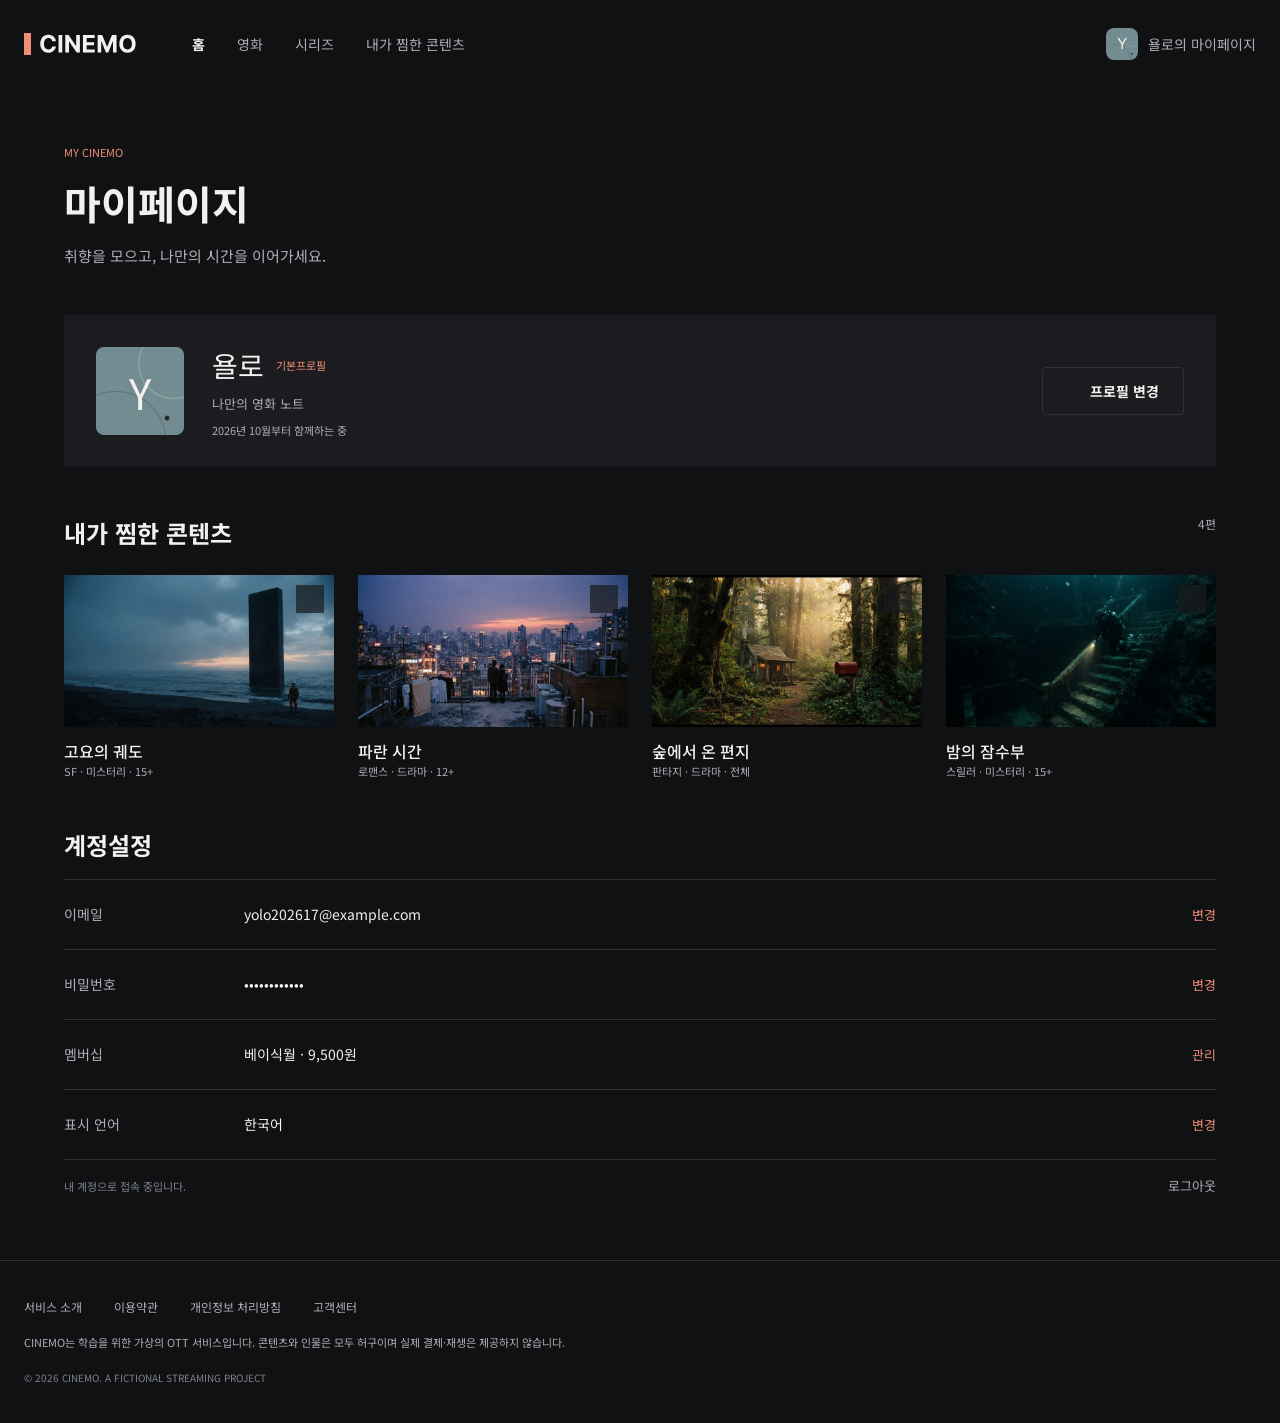
==== commit a129211f: "파일 삭제된거 복구" ====
--- a/mypage.html
+++ b/mypage.html
@@ -303,9 +303,12 @@
         </nav>
         <p class="footer-notice">
           <span class="footer-notice-line"
-            >CINEMO는 학습을 위한 가상의 OTT 서비스입니다.</span>
+            >CINEMO는 학습을 위한 가상의 OTT 서비스입니다.</span
+          >
           <span class="footer-notice-line"
-            >콘텐츠와 인물은 모두 허구이며 실제 결제·재생은 제공하지 않습니다.</span>
+            >콘텐츠와 인물은 모두 허구이며 실제 결제·재생은 제공하지
+            않습니다.</span
+          >
         </p>
         <p class="footer-copyright">
           © 2026 CINEMO. A FICTIONAL STREAMING PROJECT
--- a/styles/style.css
+++ b/styles/style.css
@@ -10,6 +10,10 @@
   --sub-button-text: #232529;
   --profile-background: #1a1c1f;
 }
+html {
+  scroll-behavior: smooth;
+  scroll-padding-top: 24px;
+}
 body {
   background-color: var(--background);
   margin: 0;
@@ -303,14 +307,11 @@
   height: 2px;
   background-color: var(--warm-coral);
   display: inline-block;
-  margin-bottom: 4px;
-  margin-right: 12px;
 }
 .mv-details > ul {
   display: flex;
   flex-direction: row;
   gap: 12px;
-  margin-top: 24px;
 }
 .mv-buttons {
   display: flex;
@@ -375,6 +376,40 @@
   font-size: 12px;
   font-weight: 500;
   color: var(--warm-coral);
+  display: flex;
+  flex-direction: row;
+  justify-content: center;
+  align-items: center;
+  gap: 12px;
+}
+.mv-details-dot-mom {
+  display: flex;
+  flex-direction: row;
+}
+.mv-details-dot,
+.mv-details-dot-big-space {
+  display: flex;
+  flex-direction: row;
+  justify-content: center;
+  align-items: center;
+}
+.mv-details-dot::before {
+  content: "";
+  width: 2px;
+  height: 2px;
+  background-color: var(--secondary);
+  display: inline-block;
+  border-radius: 2px;
+  margin: 0 8px;
+}
+.mv-details-dot-big-space::before {
+  content: "";
+  width: 2px;
+  height: 2px;
+  background-color: var(--secondary);
+  display: inline-block;
+  border-radius: 2px;
+  margin: 0 12px;
 }
 .mv-header-volume {
   font-size: 10px;
@@ -396,7 +431,7 @@
   font-size: 16px;
   font-weight: 400;
   line-height: 185%;
-  color: var(--text);
+  color: #d2d3d5;
 }
 .mv-button-left span {
   font-size: 14px;
@@ -409,13 +444,16 @@
   color: var(--text);
 }
 
-.mv-down p {
+.mv-down p:first-child {
+  font-size: 14px;
+  font-weight: 400;
+  color: var(--text);
+}
+.mv-down p:last-child {
   font-size: 10px;
   font-weight: 400;
-  margin: 0;
-  color: var(--text);
-}
-
+  color: var(--secondary);
+}
 @media (max-width: 767px) {
   .main-visual {
     position: relative;
@@ -442,8 +480,8 @@
     margin-bottom: 183px;
   }
   .main-visual-info {
-    margin-top: 185px;
-    padding-left: 24px;
+    margin-top: 140px;
+    padding-left: 16px;
   }
   .mv-down {
     display: none;
@@ -455,15 +493,17 @@
     font-size: 14px;
   }
 }
-.main-content-view {
-  cursor: pointer;
+@media (max-width: 359px) {
+  .mv-description {
+    max-width: 300px;
+  }
 }
 /*메인 인덱스 섹션1 끝*/
 
 /*메인 인덱스 섹션2 시작*/
 .main-section2 {
   margin: 0 auto;
-  padding: 16px 64px 64px;
+  padding: 16px 24px 64px;
   width: 100%;
   max-width: 1440px;
   display: flex;
@@ -474,23 +514,21 @@
 
 main .main-section2 img {
   width: 100%;
-  height: 174px;
+  height: auto;
   object-fit: cover;
   border-radius: 4px;
 }
 .main-section2 ul {
+  width: 100%;
   display: flex;
   flex-direction: row;
   gap: 24px;
   list-style: none;
   overflow-x: auto;
-  width: 100%;
-  overflow-x: auto;
   overflow-y: hidden;
-  box-sizing: border-box;
 }
 .main-section2 li {
-  flex: 0 0 310px;
+  flex: 1 0 310px;
 }
 .main-section2 ul::-webkit-scrollbar {
   height: 5px;
@@ -520,6 +558,7 @@
   display: flex;
   flex-direction: column;
   box-sizing: border-box;
+  gap: 8px;
 }
 .tnw-header-up,
 .dn-header-up {
@@ -529,7 +568,6 @@
   align-items: center;
   box-sizing: border-box;
 }
-
 .main-content-view {
   width: 100%;
   display: flex;
@@ -537,7 +575,44 @@
   box-sizing: border-box;
   gap: 12px;
 }
-
+.main-content-view {
+  cursor: pointer;
+}
+.main-content-view div {
+  display: flex;
+  flex-direction: column;
+  gap: 4px;
+}
+.main-section2 ul li p {
+  display: flex;
+  flex-direction: row;
+  align-items: center;
+}
+.main-section2-dot,
+.main-section2-dot-big-space {
+  display: flex;
+  flex-direction: row;
+  justify-content: center;
+  align-items: center;
+}
+.main-section2-dot::before {
+  content: "";
+  width: 2px;
+  height: 2px;
+  background-color: var(--secondary);
+  display: inline-block;
+  border-radius: 2px;
+  margin: 0 8px;
+}
+.main-section2-dot-big-space::before {
+  content: "";
+  width: 2px;
+  height: 2px;
+  background-color: var(--secondary);
+  display: inline-block;
+  border-radius: 2px;
+  margin: 0 12px;
+}
 .today-new-world h3,
 .deep-night h3 {
   font-size: 24px;
@@ -569,7 +644,7 @@
 }
 @media (max-width: 767px) {
   .main-section2 {
-    padding: 8px 24px 40px;
+    padding: 8px 16px 40px;
   }
   .tnw-header-up-text,
   .dn-header-up-text {
@@ -908,8 +983,6 @@
 .mypage-content h4 {
   font-size: 16px;
   font-weight: 500;
-  margin: 0;
-  padding-bottom: 4px;
 }
 .mypage-content p {
   font-size: 11px;
@@ -1243,3 +1316,4 @@
     width: 60%;
   }
 }
+/*임시저장*/
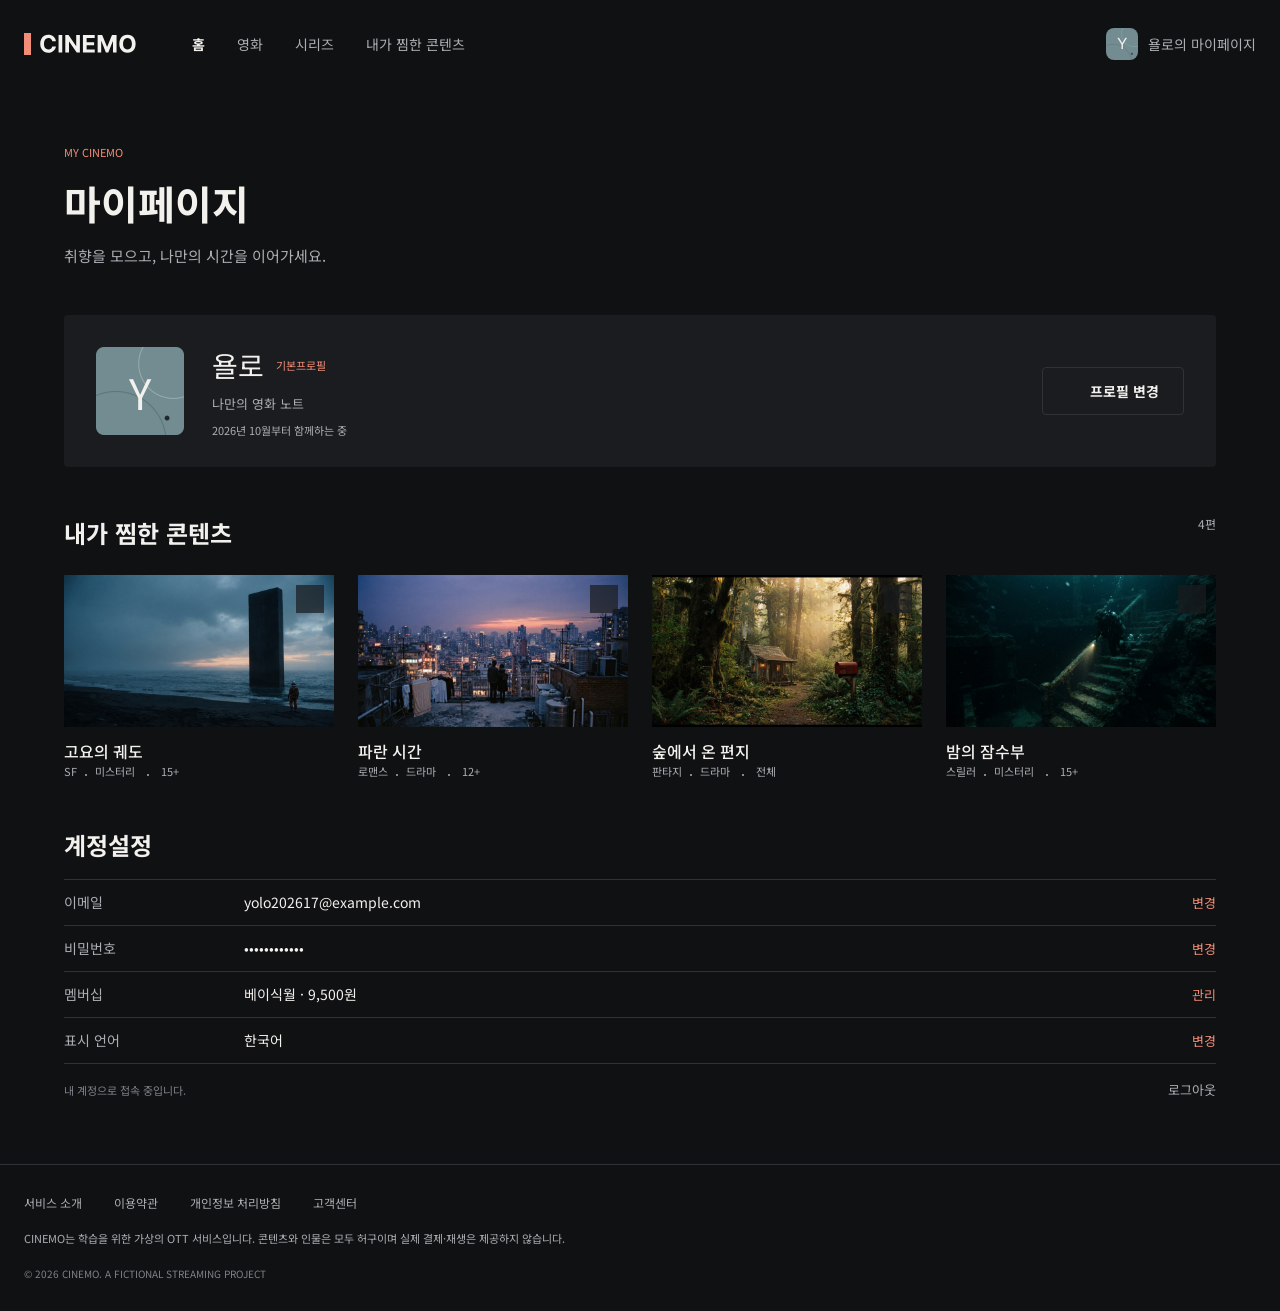
==== commit ef691a83: "mypage수정본" ====
--- a/mypage.html
+++ b/mypage.html
@@ -141,7 +141,10 @@
               </label>
             </div>
             <h4>고요의 궤도</h4>
-            <p>SF · 미스터리 · 15+</p>
+            <p>
+              SF<span class="mypage-image-dot">미스터리</span
+              ><span class="mypage-image-big-dot">15+</span>
+            </p>
           </li>
           <li>
             <div class="mypage-image-box">
@@ -176,7 +179,12 @@
               </label>
             </div>
             <h4>파란 시간</h4>
-            <p>로맨스 · 드라마 · 12+</p>
+            <p>
+              로맨스<span class="mypage-image-dot"></span>드라마<span
+                class="mypage-image-big-dot"
+              ></span
+              >12+
+            </p>
           </li>
           <li>
             <div class="mypage-image-box">
@@ -211,7 +219,12 @@
               </label>
             </div>
             <h4>숲에서 온 편지</h4>
-            <p>판타지 · 드라마 · 전체</p>
+            <p>
+              판타지<span class="mypage-image-dot"></span>드라마<span
+                class="mypage-image-big-dot"
+              ></span
+              >전체
+            </p>
           </li>
           <li>
             <div class="mypage-image-box">
@@ -246,7 +259,12 @@
               </label>
             </div>
             <h4>밤의 잠수부</h4>
-            <p>스릴러 · 미스터리 · 15+</p>
+            <p>
+              스릴러<span class="mypage-image-dot"></span>미스터리<span
+                class="mypage-image-big-dot"
+              ></span
+              >15+
+            </p>
           </li>
         </ul>
       </div>
@@ -294,26 +312,24 @@
     </section>
 
     <footer class="footer">
-      <div class="footer-inner">
-        <nav class="footer-nav">
-          <a href="#" class="footer-link">서비스 소개</a>
-          <a href="#" class="footer-link">이용약관</a>
-          <a href="#" class="footer-link">개인정보 처리방침</a>
-          <a href="#" class="footer-link">고객센터</a>
-        </nav>
-        <p class="footer-notice">
-          <span class="footer-notice-line"
-            >CINEMO는 학습을 위한 가상의 OTT 서비스입니다.</span
-          >
-          <span class="footer-notice-line"
-            >콘텐츠와 인물은 모두 허구이며 실제 결제·재생은 제공하지
-            않습니다.</span
-          >
-        </p>
-        <p class="footer-copyright">
-          © 2026 CINEMO. A FICTIONAL STREAMING PROJECT
-        </p>
-      </div>
+      <nav class="footer-nav">
+        <a href="#" class="footer-link">서비스 소개</a>
+        <a href="#" class="footer-link">이용약관</a>
+        <a href="#" class="footer-link">개인정보 처리방침</a>
+        <a href="#" class="footer-link">고객센터</a>
+      </nav>
+      <p class="footer-notice">
+        <span class="footer-notice-line"
+          >CINEMO는 학습을 위한 가상의 OTT 서비스입니다.</span
+        >
+        <span class="footer-notice-line"
+          >콘텐츠와 인물은 모두 허구이며 실제 결제·재생은 제공하지
+          않습니다.</span
+        >
+      </p>
+      <p class="footer-copyright">
+        © 2026 CINEMO. A FICTIONAL STREAMING PROJECT
+      </p>
     </footer>
   </body>
 </html>
--- a/styles/style.css
+++ b/styles/style.css
@@ -185,12 +185,13 @@
 
 .footer {
   border-top: 1px solid #303237;
+  padding: 32px 24px;
 }
 .footer-inner {
   display: flex;
   flex-direction: column;
   gap: 20px;
-  padding: 40px 24px;
+  padding: 40px 64px;
   max-width: 1440px;
   margin: 0 auto;
   box-sizing: border-box;
@@ -198,6 +199,7 @@
 .footer-nav {
   display: flex;
   gap: 32px;
+  padding-bottom: 20px;
 }
 .footer-link {
   color: #acaeb3;
@@ -211,6 +213,7 @@
   color: #7e8289;
   font-size: 11px;
   line-height: 1.8;
+  padding-bottom: 20px;
 }
 .footer-copyright {
   margin: 0;
@@ -227,7 +230,7 @@
     display: block;
   }
   .footer-inner {
-    padding: 32px 16px;
+    padding: 32px 24px;
   }
 }
 @media (max-width: 359px) {
@@ -291,6 +294,8 @@
 
 .mv-up {
   width: 540px;
+  display: flex;
+  flex-direction: column;
   gap: 24px;
 }
 .mv-down {
@@ -394,6 +399,7 @@
   align-items: center;
 }
 .mv-details-dot::before {
+  display: flex;
   content: "";
   width: 2px;
   height: 2px;
@@ -403,6 +409,7 @@
   margin: 0 8px;
 }
 .mv-details-dot-big-space::before {
+  display: flex;
   content: "";
   width: 2px;
   height: 2px;
@@ -568,6 +575,7 @@
   align-items: center;
   box-sizing: border-box;
 }
+
 .main-content-view {
   width: 100%;
   display: flex;
@@ -883,7 +891,6 @@
     display: flex;
     align-items: center;
     border: 1px solid var(--border);
-    height: 16px;
     padding: 12px 16px;
     border-radius: 4px;
     text-decoration: none;
@@ -945,6 +952,27 @@
   font-size: 12px;
   font-weight: 400;
   margin: 0;
+}
+
+.mypage-image-dot::before {
+  display: flex;
+  content: "";
+  width: 2px;
+  height: 2px;
+  background-color: var(--secondary);
+  display: inline-block;
+  border-radius: 2px;
+  margin: 0 8px;
+}
+.mypage-image-big-dot::before {
+  display: flex;
+  content: "";
+  width: 2px;
+  height: 2px;
+  background-color: var(--secondary);
+  display: inline-block;
+  border-radius: 2px;
+  margin: 0 12px;
 }
 .mypage-image-box {
   position: relative;
@@ -983,6 +1011,7 @@
 .mypage-content h4 {
   font-size: 16px;
   font-weight: 500;
+  padding: 0;
 }
 .mypage-content p {
   font-size: 11px;
@@ -1017,7 +1046,7 @@
   flex-direction: row;
 }
 .mypage-content-list > div {
-  padding: 24px 0;
+  padding: 12px 0;
 }
 .mypage-content-text-e {
   display: flex;
@@ -1316,4 +1345,3 @@
     width: 60%;
   }
 }
-/*임시저장*/
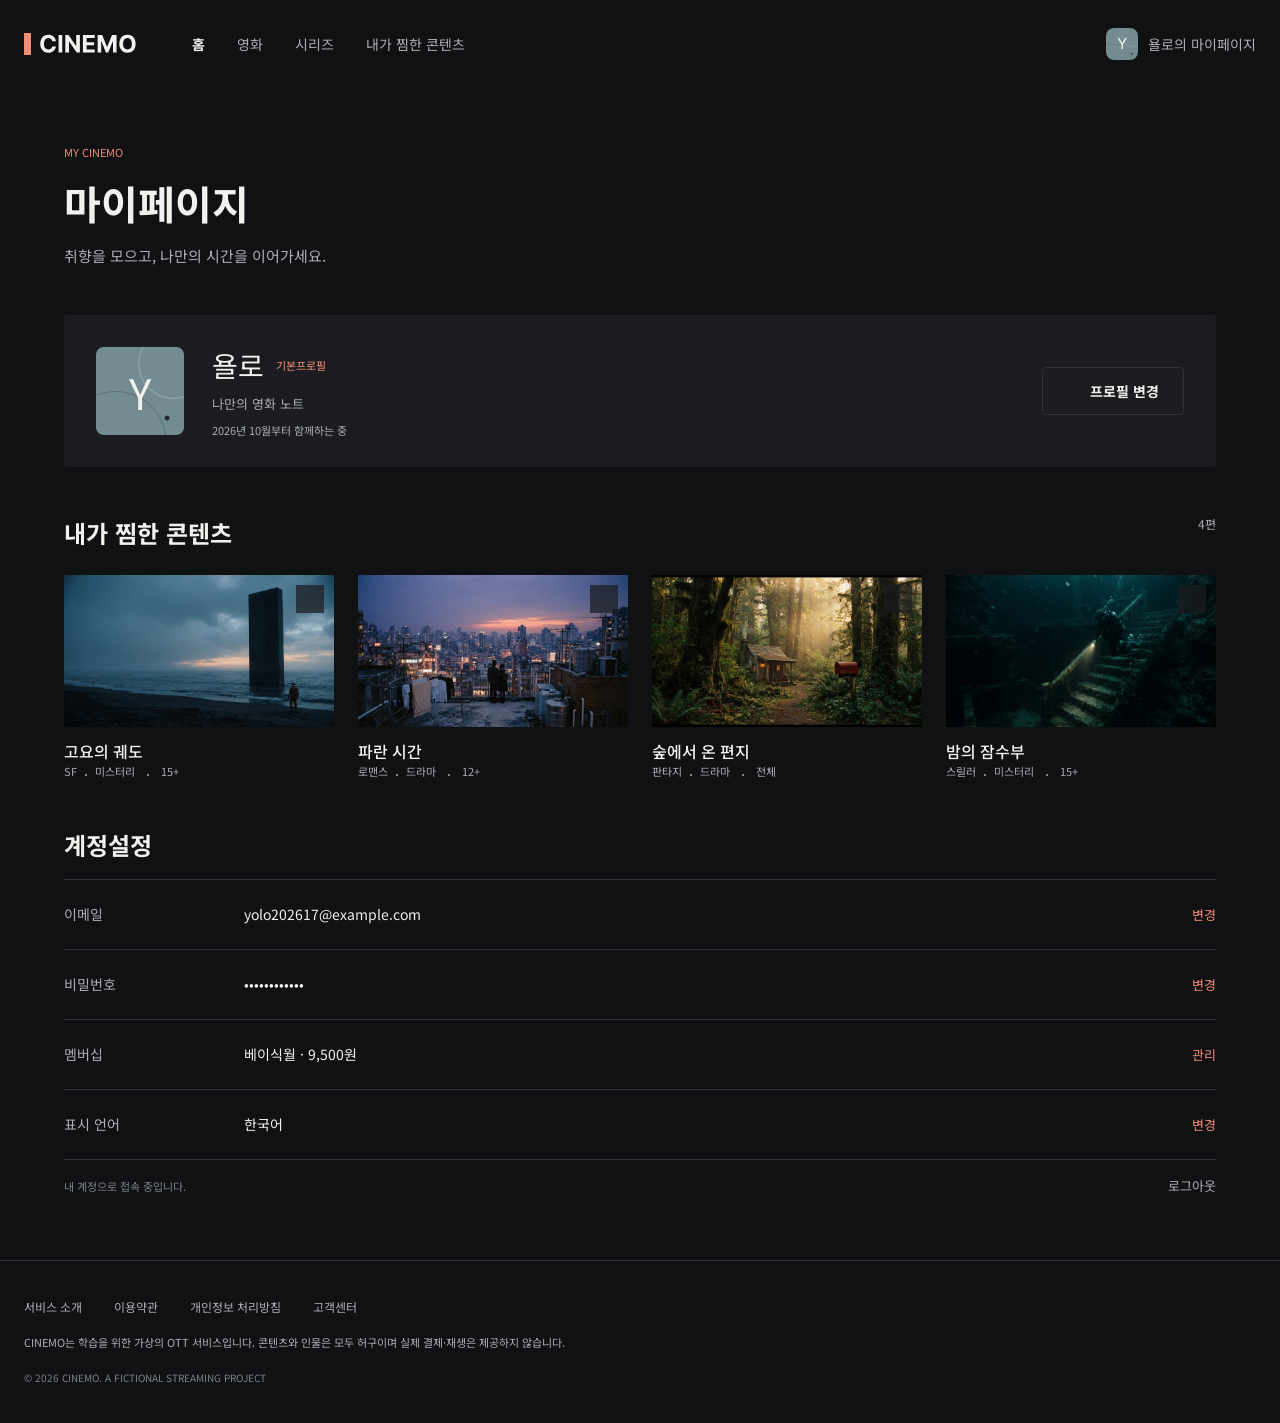
==== commit a620197e: "Merge branch 'main' of https://github.com/1203nnn/cinemo-clone" ====
--- a/mypage.html
+++ b/mypage.html
@@ -312,24 +312,26 @@
     </section>
 
     <footer class="footer">
-      <nav class="footer-nav">
-        <a href="#" class="footer-link">서비스 소개</a>
-        <a href="#" class="footer-link">이용약관</a>
-        <a href="#" class="footer-link">개인정보 처리방침</a>
-        <a href="#" class="footer-link">고객센터</a>
-      </nav>
-      <p class="footer-notice">
-        <span class="footer-notice-line"
-          >CINEMO는 학습을 위한 가상의 OTT 서비스입니다.</span
-        >
-        <span class="footer-notice-line"
-          >콘텐츠와 인물은 모두 허구이며 실제 결제·재생은 제공하지
-          않습니다.</span
-        >
-      </p>
-      <p class="footer-copyright">
-        © 2026 CINEMO. A FICTIONAL STREAMING PROJECT
-      </p>
+      <div class="footer-inner">
+        <nav class="footer-nav">
+          <a href="#" class="footer-link">서비스 소개</a>
+          <a href="#" class="footer-link">이용약관</a>
+          <a href="#" class="footer-link">개인정보 처리방침</a>
+          <a href="#" class="footer-link">고객센터</a>
+        </nav>
+        <p class="footer-notice">
+          <span class="footer-notice-line"
+            >CINEMO는 학습을 위한 가상의 OTT 서비스입니다.</span
+          >
+          <span class="footer-notice-line"
+            >콘텐츠와 인물은 모두 허구이며 실제 결제·재생은 제공하지
+            않습니다.</span
+          >
+        </p>
+        <p class="footer-copyright">
+          © 2026 CINEMO. A FICTIONAL STREAMING PROJECT
+        </p>
+      </div>
     </footer>
   </body>
 </html>
--- a/styles/style.css
+++ b/styles/style.css
@@ -185,13 +185,12 @@
 
 .footer {
   border-top: 1px solid #303237;
-  padding: 32px 24px;
 }
 .footer-inner {
   display: flex;
   flex-direction: column;
   gap: 20px;
-  padding: 40px 64px;
+  padding: 40px 24px;
   max-width: 1440px;
   margin: 0 auto;
   box-sizing: border-box;
@@ -199,7 +198,6 @@
 .footer-nav {
   display: flex;
   gap: 32px;
-  padding-bottom: 20px;
 }
 .footer-link {
   color: #acaeb3;
@@ -213,7 +211,6 @@
   color: #7e8289;
   font-size: 11px;
   line-height: 1.8;
-  padding-bottom: 20px;
 }
 .footer-copyright {
   margin: 0;
@@ -230,7 +227,7 @@
     display: block;
   }
   .footer-inner {
-    padding: 32px 24px;
+    padding: 32px 16px;
   }
 }
 @media (max-width: 359px) {
@@ -294,8 +291,6 @@
 
 .mv-up {
   width: 540px;
-  display: flex;
-  flex-direction: column;
   gap: 24px;
 }
 .mv-down {
@@ -575,7 +570,6 @@
   align-items: center;
   box-sizing: border-box;
 }
-
 .main-content-view {
   width: 100%;
   display: flex;
@@ -891,6 +885,7 @@
     display: flex;
     align-items: center;
     border: 1px solid var(--border);
+    height: 16px;
     padding: 12px 16px;
     border-radius: 4px;
     text-decoration: none;
@@ -1011,7 +1006,6 @@
 .mypage-content h4 {
   font-size: 16px;
   font-weight: 500;
-  padding: 0;
 }
 .mypage-content p {
   font-size: 11px;
@@ -1046,7 +1040,7 @@
   flex-direction: row;
 }
 .mypage-content-list > div {
-  padding: 12px 0;
+  padding: 24px 0;
 }
 .mypage-content-text-e {
   display: flex;
@@ -1345,3 +1339,4 @@
     width: 60%;
   }
 }
+/*임시저장*/
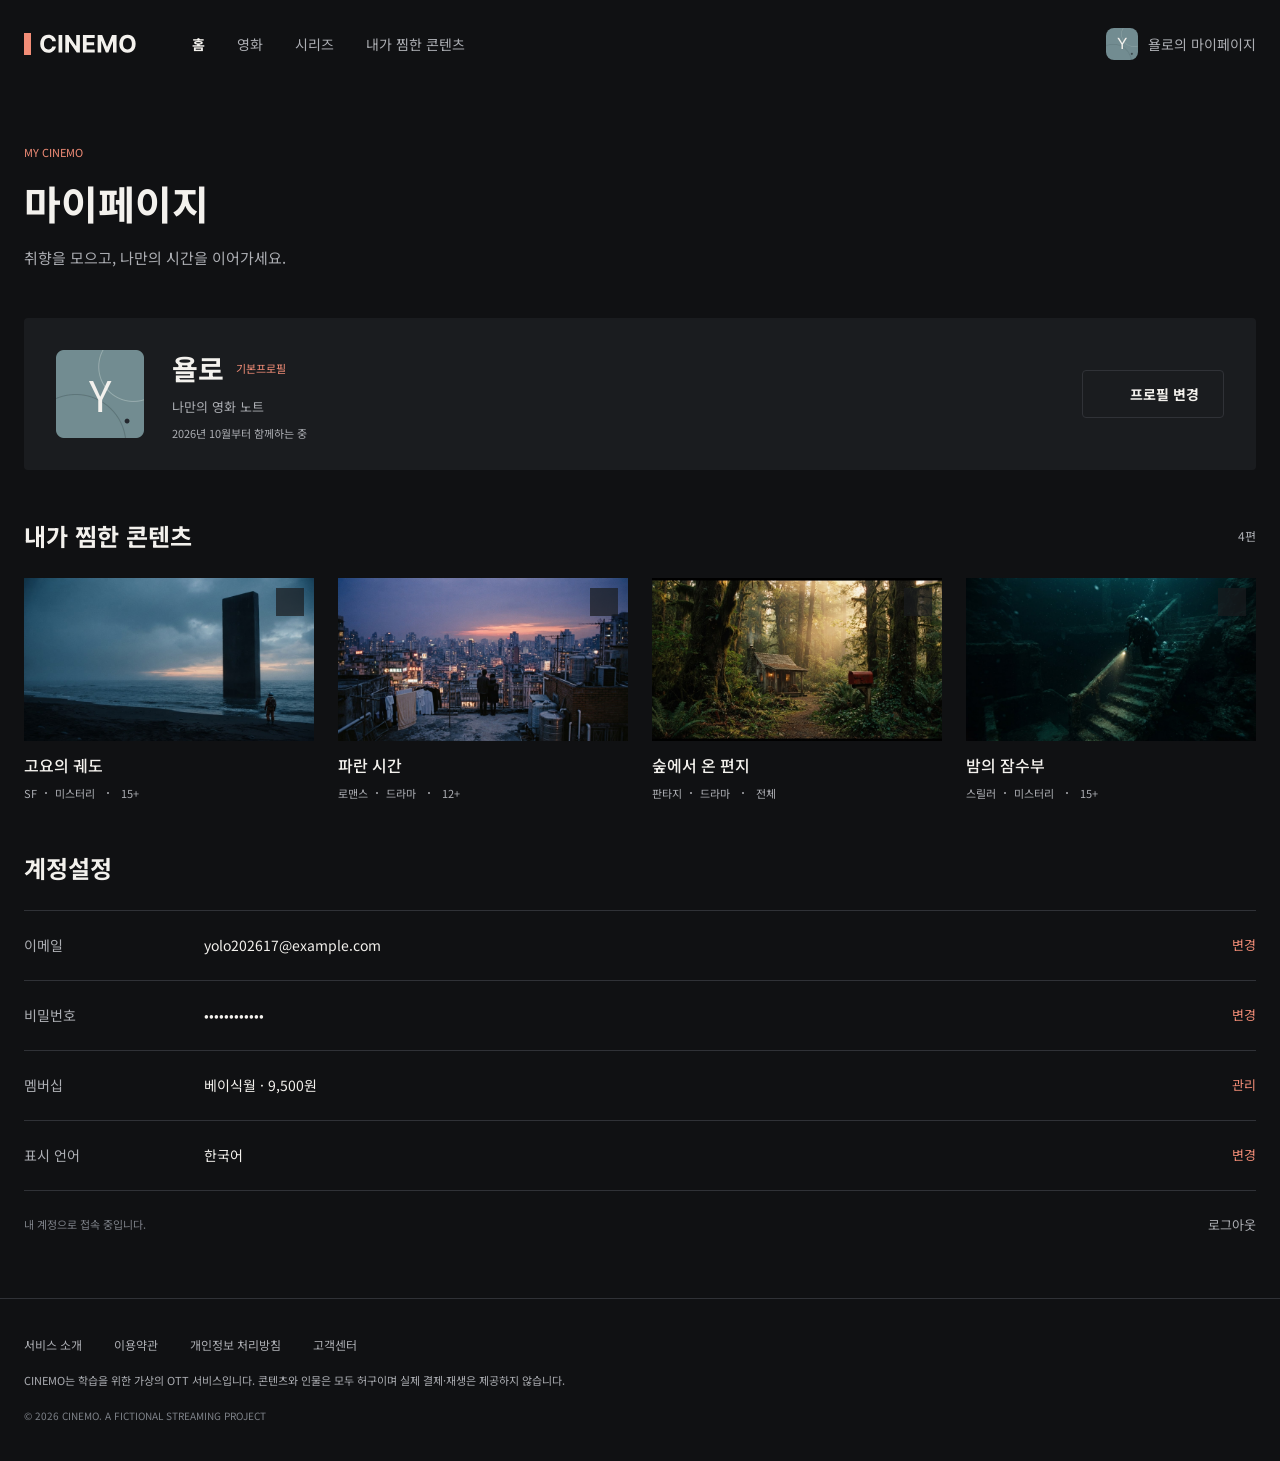
==== commit 442a6f29: "마이페이지 디테일 수정" ====
--- a/mypage.html
+++ b/mypage.html
@@ -140,11 +140,13 @@
                 </svg>
               </label>
             </div>
-            <h4>고요의 궤도</h4>
-            <p>
-              SF<span class="mypage-image-dot">미스터리</span
-              ><span class="mypage-image-big-dot">15+</span>
-            </p>
+            <div class="mypage-content-img-text">
+              <h4>고요의 궤도</h4>
+              <p>
+                SF<span class="mypage-image-dot">미스터리</span
+                ><span class="mypage-image-big-dot">15+</span>
+              </p>
+            </div>
           </li>
           <li>
             <div class="mypage-image-box">
@@ -178,13 +180,15 @@
                 </svg>
               </label>
             </div>
-            <h4>파란 시간</h4>
-            <p>
-              로맨스<span class="mypage-image-dot"></span>드라마<span
-                class="mypage-image-big-dot"
-              ></span
-              >12+
-            </p>
+            <div class="mypage-content-img-text">
+              <h4>파란 시간</h4>
+              <p>
+                로맨스<span class="mypage-image-dot"></span>드라마<span
+                  class="mypage-image-big-dot"
+                ></span
+                >12+
+              </p>
+            </div>
           </li>
           <li>
             <div class="mypage-image-box">
@@ -218,13 +222,15 @@
                 </svg>
               </label>
             </div>
-            <h4>숲에서 온 편지</h4>
-            <p>
-              판타지<span class="mypage-image-dot"></span>드라마<span
-                class="mypage-image-big-dot"
-              ></span
-              >전체
-            </p>
+            <div class="mypage-content-img-text">
+              <h4>숲에서 온 편지</h4>
+              <p>
+                판타지<span class="mypage-image-dot"></span>드라마<span
+                  class="mypage-image-big-dot"
+                ></span
+                >전체
+              </p>
+            </div>
           </li>
           <li>
             <div class="mypage-image-box">
@@ -258,13 +264,15 @@
                 </svg>
               </label>
             </div>
-            <h4>밤의 잠수부</h4>
-            <p>
-              스릴러<span class="mypage-image-dot"></span>미스터리<span
-                class="mypage-image-big-dot"
-              ></span
-              >15+
-            </p>
+            <div class="mypage-content-img-text">
+              <h4>밤의 잠수부</h4>
+              <p>
+                스릴러<span class="mypage-image-dot"></span>미스터리<span
+                  class="mypage-image-big-dot"
+                ></span
+                >15+
+              </p>
+            </div>
           </li>
         </ul>
       </div>
--- a/styles/style.css
+++ b/styles/style.css
@@ -684,24 +684,23 @@
 
 /*마이페이지 섹션 시작*/
 .mypage-container {
+  display: flex;
+  flex-direction: column;
   max-width: 1440px;
   margin: auto;
-  padding: 56px 64px 64px;
+  padding: 56px 24px 64px;
   gap: 48px;
 }
 .mypage-mypage {
+  display: flex;
+  flex-direction: column;
   align-content: center;
   gap: 12px;
-  margin-bottom: 48px;
 }
 .mypage-my-cinemo {
   font-size: 11px;
+  font-weight: 400;
   color: var(--warm-coral);
-}
-.mypage-mypage h2 {
-  margin: 0;
-  padding-bottom: 12px;
-  padding-top: 12px;
 }
 .mypage-mypage h2 {
   font-size: 40px;
@@ -709,6 +708,8 @@
 }
 .mypage-mypage-p {
   font-size: 15px;
+  font-weight: 400;
+  line-height: 170%;
   color: var(--secondary);
 }
 .mypage-mypage h1 {
@@ -725,6 +726,7 @@
   box-sizing: border-box;
   height: 152px;
 }
+
 .mypage-profile-image-box {
   display: flex;
   flex-direction: row;
@@ -739,11 +741,12 @@
   align-items: center;
   width: 88px;
   height: 88px;
-  font-size: 42px;
   background: url("../assets/images/profile-b.webp") center / contain no-repeat;
   flex-shrink: 0;
 }
 .mypage-profile-image-Y {
+  font-size: 42.24px;
+  font-weight: 400;
   color: var(--text);
 }
 .maypage-profile-moum {
@@ -754,7 +757,6 @@
   display: flex;
   align-items: center;
   gap: 8px;
-  margin: 0px;
 }
 .mypage-profile-left-menu {
   display: flex;
@@ -804,7 +806,7 @@
 }
 .mypage-profile-name-yolo {
   font-size: 28px;
-  margin: 0;
+  font-weight: 700;
 }
 .mypage-basic-profile {
   font-size: 11px;
@@ -824,73 +826,67 @@
 .mypage-profile-s-pc {
   margin: 0px;
   font-size: 11px;
+  font-weight: 400;
 }
 .mypage-profile-s-mobile {
   display: none;
 }
 @media (max-width: 767px) {
-  .mypage-profile-button {
-    display: flex;
-    background-color: var(--profile-background);
-    color: var(--text);
-    border: 1px solid var(--border);
-    border-radius: 4px;
-    font-size: 13px;
-    gap: 9.5px;
-    padding: 15.5px 22px;
-  }
-  .mypage-profile-img {
-    display: none;
-  }
-  .mypage-mypage {
-    align-content: center;
-    gap: 12px;
-  }
-  .mypage-profile {
-    display: flex;
-    background-color: var(--profile-background);
-    margin: 48px 0;
-    width: 100%;
-    height: 176px;
-  }
-  .mypage-mypage h1 {
-    font-size: 30px;
-  }
-  .mypage-container {
-    padding: 36px 24px 40px 24px;
-  }
-  .maypage-profile-moum {
-    flex-direction: column;
-  }
-  .mypage-profile-s-text-2 {
-    display: none;
-  }
-  .mypage-profile-s-pc {
-    display: none;
-  }
-  .mypage-profile-s-mobile {
-    display: block;
-    font-size: 11px;
-  }
-}
-@media (max-width: 767px) {
-  .mypage-profile {
-    padding: 24px;
-  }
-  .mypage-profile-image-box {
-    flex-direction: column;
-    align-items: flex-start;
-  }
   .mypage-profile-button {
     display: flex;
     align-items: center;
     border: 1px solid var(--border);
-    height: 16px;
-    padding: 12px 16px;
+    height: 40px;
+    padding: 0 16px;
     border-radius: 4px;
     text-decoration: none;
+    font-size: 13px;
     gap: 8px;
   }
+  .mypage-profile-img {
+    display: none;
+  }
+  .mypage-mypage {
+    align-content: center;
+    gap: 12px;
+  }
+  .mypage-profile {
+    display: flex;
+    background-color: var(--profile-background);
+    width: 100%;
+    height: 176px;
+  }
+  .mypage-mypage h2 {
+    font-size: 30px;
+  }
+  .mypage-container {
+    padding: 36px 16px 40px;
+    gap: 36px;
+  }
+  .maypage-profile-moum {
+    flex-direction: column;
+  }
+  .mypage-profile-s-text-2 {
+    display: none;
+  }
+  .mypage-profile-s-pc {
+    display: none;
+  }
+  .mypage-profile-s-mobile {
+    display: block;
+    font-size: 11px;
+    font-weight: 400;
+  }
+}
+@media (max-width: 767px) {
+  .mypage-profile {
+    padding: 24px;
+  }
+  .mypage-profile-image-box {
+    flex-direction: column;
+    align-items: flex-start;
+  }
+
   .mypage-profile-button-mom {
     display: flex;
     justify-content: space-between;
@@ -906,23 +902,28 @@
   .mypage-profile {
     height: 176px;
   }
-  .mypage-profile-imageY {
+  .mypage-profile-image-Y {
     font-size: 30.72px;
   }
   .mypage-profile-name-yolo {
     font-size: 22px;
   }
+  .mypage-mypage-p {
+    font-size: 13px;
+  }
 }
 
 /* 컨텐츠 */
-
 .content-images {
-  margin-top: 48px;
+  display: flex;
+  flex-direction: column;
+  gap: 24px;
 }
 .mypage-content-header {
   display: flex;
   flex-direction: row;
   justify-content: space-between;
+  align-items: center;
 }
 .mypage-content {
   display: grid;
@@ -934,6 +935,15 @@
   object-fit: cover;
   list-style: none;
 }
+.mypage-content li {
+  display: flex;
+  flex-direction: column;
+  gap: 12px;
+}
+.mypage-content p {
+  display: flex;
+  align-items: center;
+}
 .mypage-content div img {
   max-width: 100%;
   padding: 0px;
@@ -941,14 +951,24 @@
 .mypage-content-header h3 {
   font-size: 24px;
   font-weight: 700;
-  margin-bottom: 24px;
 }
 .mypage-content-header p {
   font-size: 12px;
   font-weight: 400;
   margin: 0;
 }
-
+.mypage-content-img-text {
+  display: flex;
+  flex-direction: column;
+  gap: 4px;
+}
+.mypage-image-dot,
+.mypage-image-big-dot {
+  display: flex;
+  flex-direction: row;
+  justify-content: center;
+  align-items: center;
+}
 .mypage-image-dot::before {
   display: flex;
   content: "";
@@ -971,7 +991,6 @@
 }
 .mypage-image-box {
   position: relative;
-  padding-bottom: 12px;
 }
 
 input[type="checkbox"] {
@@ -1006,6 +1025,7 @@
 .mypage-content h4 {
   font-size: 16px;
   font-weight: 500;
+  padding-bottom: 4px;
 }
 .mypage-content p {
   font-size: 11px;
@@ -1015,7 +1035,6 @@
 @media (max-width: 767px) {
   .mypage-content {
     grid-template-columns: repeat(2, minmax(0, 1fr));
-    margin: 24px 0 36px;
     gap: 16px;
   }
   .mypage-content h3 {
@@ -1030,10 +1049,9 @@
 /* 계정 설정 */
 
 .mypage-account-settings {
-  margin-top: 48px;
-  display: flex;
-  flex-direction: column;
-  gap: 16px;
+  display: flex;
+  flex-direction: column;
+  gap: 24px;
 }
 .mypage-content-text-moum {
   display: flex;
@@ -1156,11 +1174,15 @@
   .mypage-account-settings h3 {
     font-size: 20px;
   }
+  .mypage-content-list > div {
+    padding: 20px 0;
+  }
   .mypage-account-settings {
-    margin-top: 36px;
-  }
-}
-
+    display: flex;
+    flex-direction: column;
+    gap: 16px;
+  }
+}
 /*프로필 섹션 시작*/
 
 .profile-selection {
@@ -1168,14 +1190,13 @@
   padding-top: 116px;
   padding-bottom: 120px;
 }
-.profile-introduction {
-  gap: 16px;
-}
+
 .profile-eyebrow {
   display: flex;
   justify-content: center;
   font-size: 10px;
   color: var(--warm-coral);
+  padding-bottom: 16px;
 }
 
 .profile-title {
@@ -1183,6 +1204,7 @@
   justify-content: center;
   font-size: 40px;
   color: var(--text);
+  padding-bottom: 16px;
 }
 
 .profile-description {
@@ -1331,7 +1353,7 @@
   }
   .profile-options {
     display: grid;
-    grid-template-columns: 1fr 1fr;
+    grid-template-columns: repeat(2, minmax(0, 1fr));
     column-gap: 32px;
     justify-items: center;
     align-items: center;
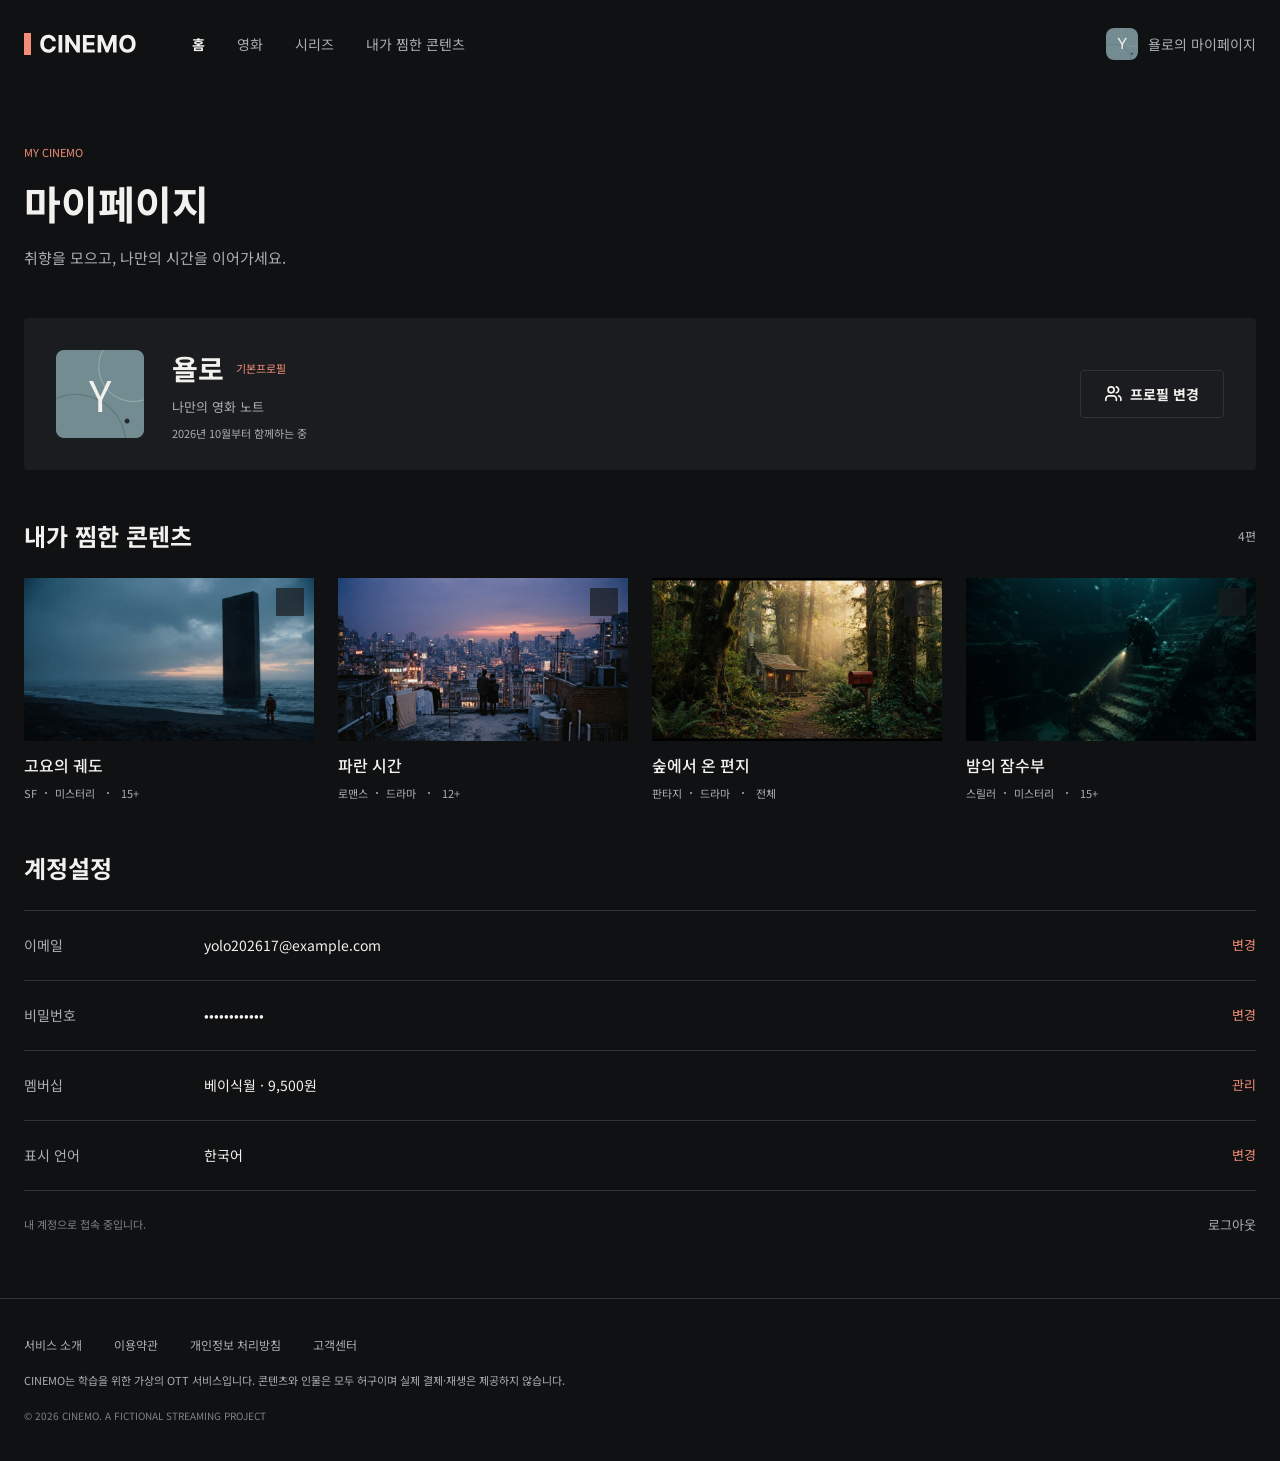
==== commit 9b4eea09: "svg파일삭제와 svg태그로 변경" ====
--- a/mypage.html
+++ b/mypage.html
@@ -91,11 +91,21 @@
           <div class="mypage-profile-button-mom">
             <p class="mypage-profile-s-mobile">2026. 10 가입</p>
             <a class="mypage-profile-button" href="profile.html">
-              <img
-                class="mypage-profile-img"
-                src="assets/profile-icon.svg"
-                alt=""
-              />
+              <svg
+                width="17"
+                height="16"
+                viewBox="0 0 17 16"
+                fill="none"
+                xmlns="http://www.w3.org/2000/svg"
+              >
+                <path
+                  d="M11.3508 14.35V12.85C11.3508 12.0543 11.0347 11.2913 10.4721 10.7287C9.90941 10.166 9.14629 9.84998 8.35058 9.84998H3.85022C3.0545 9.84998 2.29138 10.166 1.72873 10.7287C1.16607 11.2913 0.849976 12.0543 0.849976 12.85V14.35M11.3508 0.945923C11.9942 1.1127 12.564 1.48837 12.9707 2.01397C13.3775 2.53957 13.5981 3.18534 13.5981 3.84992C13.5981 4.51451 13.3775 5.16028 12.9707 5.68588C12.564 6.21147 11.9942 6.58715 11.3508 6.75392M15.8512 14.3499V12.8499C15.8507 12.1852 15.6294 11.5395 15.2221 11.0141C14.8149 10.4888 14.2446 10.1136 13.601 9.94739M9.10064 3.84998C9.10064 5.50683 7.75738 6.84998 6.1004 6.84998C4.44341 6.84998 3.10016 5.50683 3.10016 3.84998C3.10016 2.19312 4.44341 0.849976 6.1004 0.849976C7.75738 0.849976 9.10064 2.19312 9.10064 3.84998Z"
+                  stroke-width="1.7"
+                  stroke-linecap="round"
+                  stroke="#F3F1ED"
+                />
+              </svg>
+
               <span>프로필 변경</span>
             </a>
           </div>
--- a/styles/style.css
+++ b/styles/style.css
@@ -290,6 +290,8 @@
 }
 
 .mv-up {
+  display: flex;
+  flex-direction: column;
   width: 540px;
   gap: 24px;
 }
@@ -1186,17 +1188,21 @@
 /*프로필 섹션 시작*/
 
 .profile-selection {
+  display: flex;
+  flex-direction: column;
   gap: 56px;
-  padding-top: 116px;
-  padding-bottom: 120px;
-}
-
+  padding: 116px 64px 120px;
+}
+.profile-introduction {
+  display: flex;
+  flex-direction: column;
+  gap: 16px;
+}
 .profile-eyebrow {
   display: flex;
   justify-content: center;
   font-size: 10px;
   color: var(--warm-coral);
-  padding-bottom: 16px;
 }
 
 .profile-title {
@@ -1204,7 +1210,6 @@
   justify-content: center;
   font-size: 40px;
   color: var(--text);
-  padding-bottom: 16px;
 }
 
 .profile-description {
@@ -1219,14 +1224,14 @@
   flex-direction: row;
   justify-content: center;
   gap: 40px;
-  margin-top: 56px;
-  margin-bottom: 56px;
 }
 
 .profile-card {
   display: flex;
   flex-direction: column;
-  width: 152px;
+  justify-content: center;
+  align-items: center;
+  width: 100%;
   gap: 16px;
   text-decoration: none;
 }
@@ -1331,7 +1336,7 @@
 /*프로필 끝*/
 @media (max-width: 767px) {
   .profile-selection {
-    padding: 56px 24px;
+    padding: 56px 16px;
   }
   .profile-title {
     font-size: 28px;
@@ -1341,8 +1346,10 @@
   }
   .profile-description {
     font-size: 13px;
-    margin-top: 0;
-    margin-bottom: 40px;
+  }
+  .profile-image {
+    width: 136px;
+    height: 136px;
   }
   .profile-manage-button {
     margin-top: 40px;
@@ -1354,11 +1361,20 @@
   .profile-options {
     display: grid;
     grid-template-columns: repeat(2, minmax(0, 1fr));
-    column-gap: 32px;
-    justify-items: center;
+    justify-items: stretch;
     align-items: center;
     margin: auto;
-    width: 60%;
-  }
-}
+  }
+}
+@media (max-width: 359px) {
+  .profile-image {
+    width: 100px;
+    height: 100px;
+    font-size: 50px;
+  }
+  .profile-selection {
+    padding: 40px 4px;
+  }
+}
+
 /*임시저장*/
